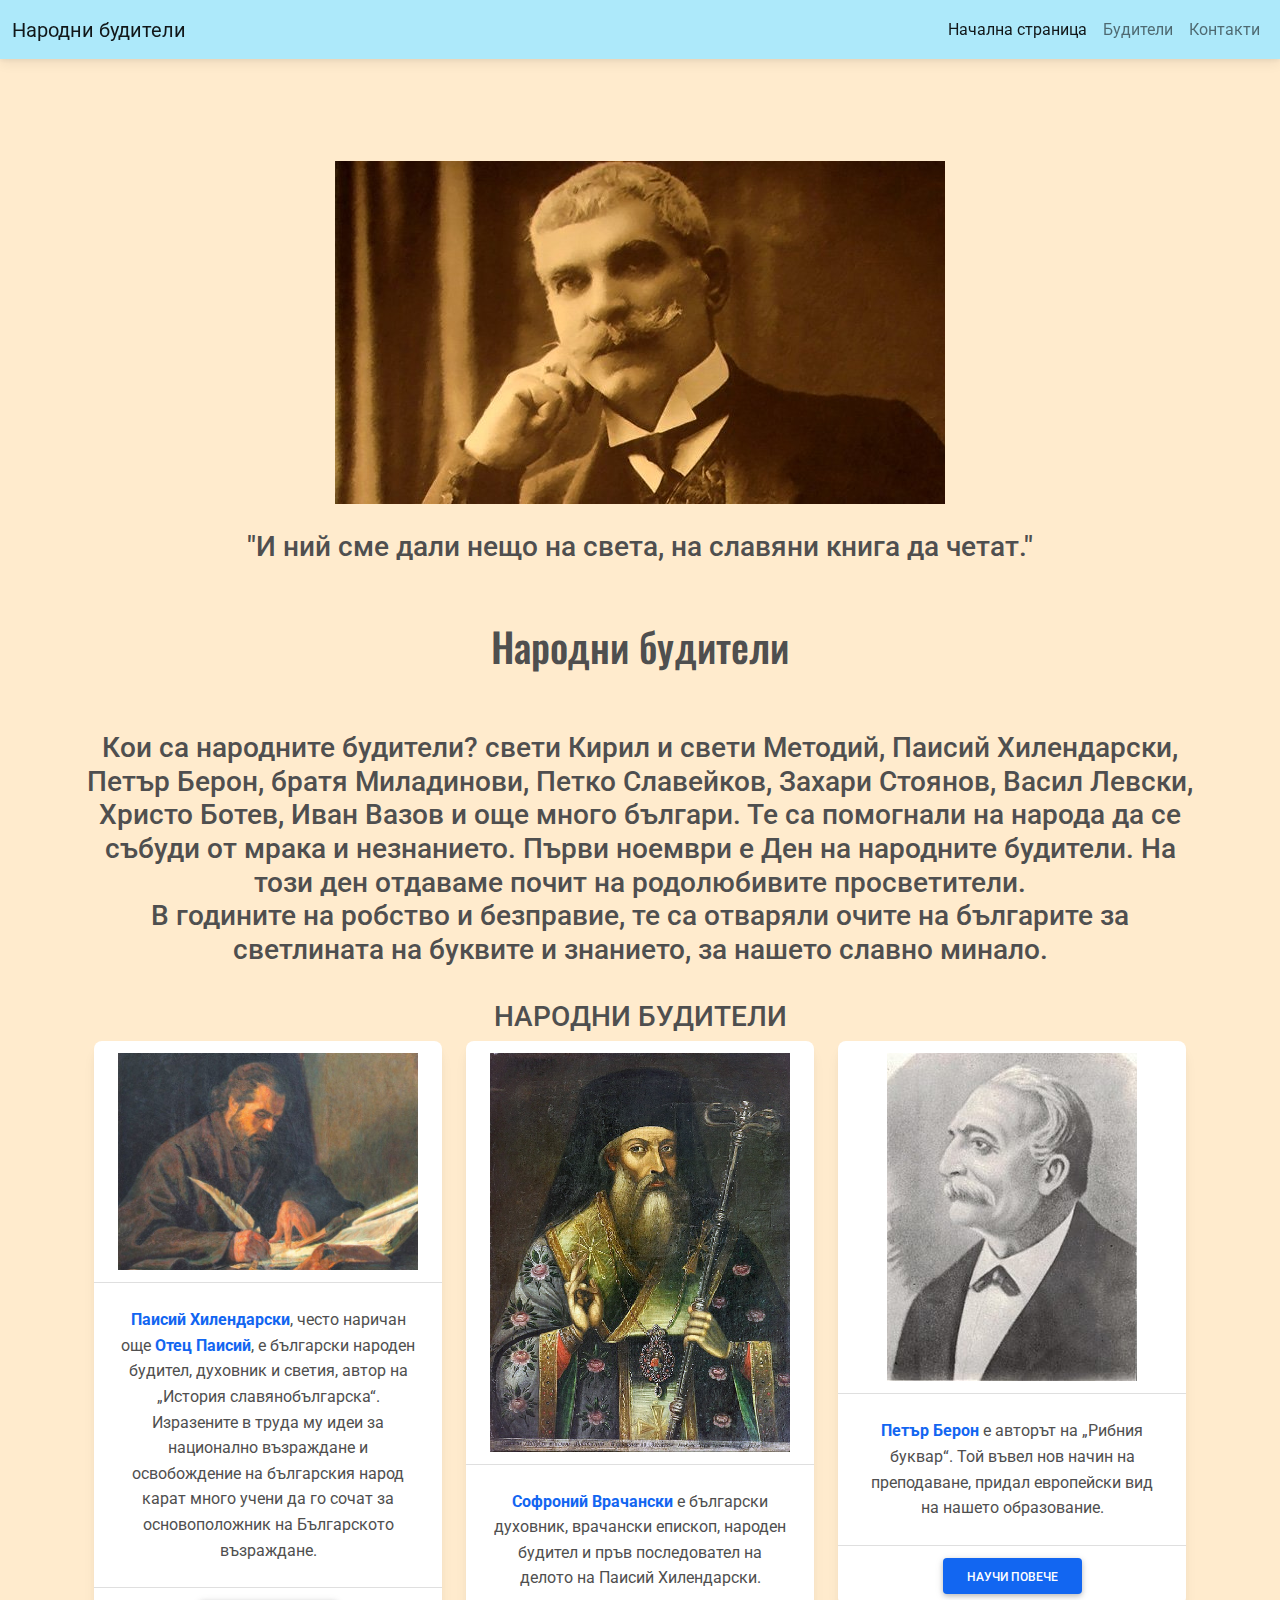
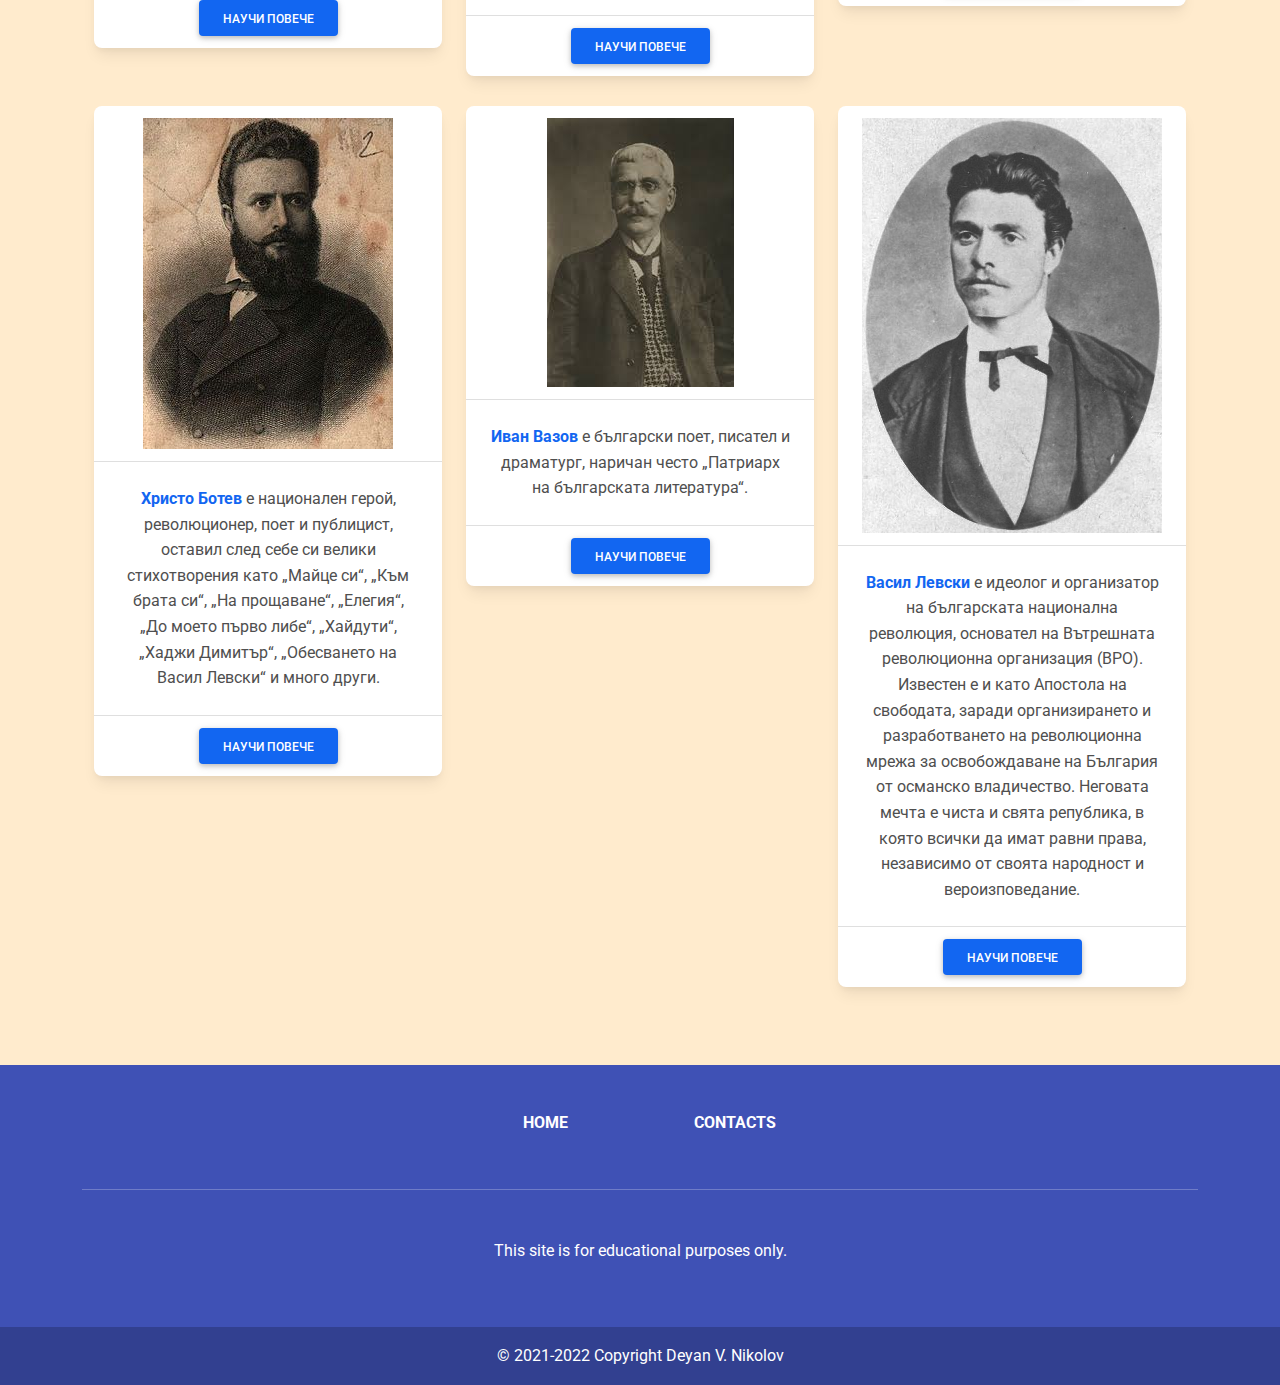
==== index.html @ f7b6997f "Initial" ====
<!DOCTYPE html>

<html>

<head>
    <title>Народни будители</title>
    <meta charset="utf-8">
    <meta name="viewport" content="width=device-width, initial-scale=1">
    <link rel="stylesheet" href="https://use.fontawesome.com/releases/v5.15.2/css/all.css" />
    <link rel="stylesheet"
        href="https://fonts.googleapis.com/css2?family=Roboto:wght@300;400;500;700;900&display=swap" />
    <link rel="stylesheet" href="css/mdb.min.css" />
    <link rel="preconnect" href="https://fonts.googleapis.com">
    <link rel="preconnect" href="https://fonts.gstatic.com" crossorigin>
    <link href="https://fonts.googleapis.com/css2?family=Oswald:wght@600&display=swap" rel="stylesheet">
    <link href="css/custom.css" rel="stylesheet">

    <link rel="icon" href="img/favicon.png">
</head>

<body>
    <nav class="navbar navbar-expand-lg navbar-light bg-light sticky-top">
        <div class="container-fluid">
            <a class="navbar-brand" href="index.html">Народни будители</a>
            <button class="navbar-toggler" type="button" data-mdb-toggle="collapse"
                data-mdb-target="#navbarNavAltMarkup" aria-controls="navbarNavAltMarkup" aria-expanded="false"
                aria-label="Toggle navigation">
                <i class="fas fa-bars"></i>
            </button>
            <div class="collapse navbar-collapse  justify-content-end" id="navbarNavAltMarkup">
                <div class="navbar-nav">
                    <a class="nav-link active" aria-current="page" href="#">Начална страница</a>
                    <a class="nav-link" href="#buditeli">Будители</a>
                    <a class="nav-link" href="contacts.html">Контакти</a>
                </div>
            </div>
        </div>
    </nav>

    <div class="container mb-5">
        <br>
        <br>
        <div class="text-center">

            <br><br>
            <img src="img/ivan_vazov_home.jpg" class="img-fluid">
            <br><br>
            <h3>"И ний сме дали нещо на света, на славяни книга да четат."</h3>

            <br><br>
            <h1 class="bgtext">Народни будители</h1>
            <br>
            <h6>‎</h6>
            <h3>Кои са народните будители? свети Кирил и свети Методий, Паисий Хилендарски, Петър Берон, братя
                Миладинови, Петко Славейков, Захари Стоянов, Васил Левски, Христо Ботев, Иван Вазов и още много българи.
                Те са помогнали на народа да се събуди от мрака и незнанието. Първи ноември е Ден на народните будители.
                На този ден отдаваме почит на родолюбивите просветители. <section id="buditeli"></section> В годините на
                робство и безправие, те са
                отваряли очите на българите за светлината на буквите и знанието, за нашето славно минало.
            </h3>

            <br>
            <h3>НАРОДНИ БУДИТЕЛИ</h3>
            <div class="container-fluid">
                <div class="row">
                    <div class="col-md-12">
                        <div class="row">

                            <div class="col-md-4">
                                <div class="card">
                                    <h5 class="card-header">
                                        <img src="img/paisiihilendarski.jpg" class="img-fluid">
                                    </h5>
                                    <div class="card-body">
                                        <p class="card-text">
                                            <span
                                                class="text-primary custom-text-blue custom-text-blue font-weight-bold">Паисий
                                                Хилендарски</span>, често наричан още <span
                                                class="text-primary custom-text-blue custom-text-blue font-weight-bold">Отец
                                                Паисий</span>, e български народен
                                            будител, духовник и светия, автор на „История славянобългарска“.
                                            Изразените в труда му идеи за национално възраждане и освобождение на
                                            българския народ карат много учени да го сочат за основоположник на
                                            Българското възраждане.
                                        </p>
                                    </div>
                                    <div class="card-footer">
                                        <a href="buditeli/paisiihilendarski.html" class="btn btn-primary">Научи
                                            повече</a>
                                    </div>
                                </div>
                            </div>
                            <div class="col-md-4">
                                <div class="card">
                                    <h5 class="card-header">
                                        <img src="img/sofvrach1.jpg" class="img-fluid">
                                    </h5>
                                    <div class="card-body">
                                        <p class="card-text">
                                            <span
                                                class="text-primary custom-text-blue custom-text-blue font-weight-bold">Софроний
                                                Врачански</span> е български духовник, врачански епископ, народен
                                            будител
                                            и пръв последовател на делото на Паисий Хилендарски.
                                        </p>
                                    </div>
                                    <div class="card-footer">
                                        <a href="buditeli/sofroniivrachanski.html" class="btn btn-primary">Научи
                                            повече</a>
                                    </div>
                                </div>
                            </div>
                            <div class="col-md-4">
                                <div class="card">
                                    <h5 class="card-header">
                                        <img src="img/petar_beron.jpg" class="img-fluid">
                                    </h5>
                                    <div class="card-body">
                                        <p class="card-text">
                                            <span
                                                class="text-primary custom-text-blue custom-text-blue font-weight-bold">Петър
                                                Берон</span> е авторът на „Рибния буквар“. Той въвел нов начин на
                                            преподаване, придал европейски вид на нашето образование.

                                        </p>
                                    </div>
                                    <div class="card-footer">
                                        <a href="buditeli/petarberon.html" class="btn btn-primary">Научи
                                            повече</a>
                                    </div>
                                </div>
                            </div>
                            <div class="col-md-4">
                                <div class="card">
                                    <h5 class="card-header">
                                        <img src="img/hristo_botev1.JPG" class="img-fluid">
                                    </h5>
                                    <div class="card-body">
                                        <p class="card-text">
                                            <span
                                                class="text-primary custom-text-blue custom-text-blue font-weight-bold">Христо
                                                Ботев</span> е национален герой, революционер, поет и публицист, оставил
                                            след себе си велики стихотворения като „Майце си“, „Към брата си“, „На
                                            прощаване“, „Елегия“, „До моето първо либе“, „Хайдути“, „Хаджи Димитър“,
                                            „Обесването на Васил Левски“ и много други.




                                        </p>
                                    </div>
                                    <div class="card-footer">
                                        <a href="buditeli/hristobotev.html" class="btn btn-primary">Научи
                                            повече</a>
                                    </div>
                                </div>
                            </div>
                            <div class="col-md-4">
                                <div class="card">
                                    <h5 class="card-header">
                                        <img src="img/ivan_vazov.jpg" class="img-fluid">
                                    </h5>
                                    <div class="card-body">
                                        <p class="card-text">
                                            <span
                                                class="text-primary custom-text-blue custom-text-blue font-weight-bold">Иван
                                                Вазов</span> е български поет, писател и драматург, наричан често
                                            „Патриарх на българската литература“.




                                        </p>
                                    </div>
                                    <div class="card-footer">
                                        <a href="buditeli/ivanvazov.html" class="btn btn-primary">Научи
                                            повече</a>
                                    </div>
                                </div>
                            </div>

                            <div class="col-md-4">
                                <div class="card">
                                    <h5 class="card-header">
                                        <img src="img/vasil_levski1.jpeg" class="img-fluid">
                                    </h5>
                                    <div class="card-body">
                                        <p class="card-text">
                                            <span
                                                class="text-primary custom-text-blue custom-text-blue font-weight-bold">Васил
                                                Левски</span> е идеолог и организатор на българската национална
                                            революция, основател на Вътрешната революционна организация (ВРО). Известен
                                            е и като Апостола на свободата, заради организирането и разработването на
                                            революционна мрежа за освобождаване на България от османско владичество.
                                            Неговата мечта е чиста и свята република, в
                                            която всички да имат равни права, независимо от своята народност и
                                            вероизповедание.




                                        </p>
                                    </div>
                                    <div class="card-footer">
                                        <a href="buditeli/vasillevski.html" class="btn btn-primary">Научи
                                            повече</a>
                                    </div>
                                </div>
                            </div>

                        </div>
                    </div>
                </div>
            </div>


        </div>
    </div>



    <footer class="text-center text-white" style="background-color: #3f51b5">
        <div class="container">
            <section class="mt-5">
                <div class="row text-center d-flex justify-content-center pt-5">
                    <div class="col-md-2">
                        <h6 class="text-uppercase font-weight-bold">
                            <a href="index.html" class="text-white">Home</a>
                        </h6>
                    </div>
                    <div class="col-md-2">
                        <h6 class="text-uppercase font-weight-bold">
                            <a href="contacts.html" class="text-white">Contacts</a>
                        </h6>
                    </div>
                </div>
            </section>
            <hr class="my-5" />

            <section class="mb-5">
                <div class="row d-flex justify-content-center">
                    <div class="col-lg-8">
                        <p>
                            This site is for educational purposes only.
                        </p>
                    </div>
                </div>
            </section>
        </div>
        <div class="text-center p-3" style="background-color: rgba(0, 0, 0, 0.2)">
            © 2021-2022 Copyright
            <a class="text-white" href="https://github.com/deyanvnikolov" target="_blank">Deyan V. Nikolov</a>
        </div>
    </footer>
    <script type="text/javascript" src="js/mdb.min.js"></script>
</body>









</html>
---- css/custom.css ----
.bgtext{
font-family: "Oswald", "sans-serif"
}
body{
    background-color: blanchedalmond;
}

.hm-gradient {
    background-image: linear-gradient(to top, #f3e7e9 0%, #e3eeff 99%, #e3eeff 100%);
}
.card{
  margin-bottom: 30px;
}
.darken-grey-text {
    color: #2E2E2E;
}

.inactiveLink {
    pointer-events: none;
    cursor: default;
 }

 .strokeBlack{

    stroke: black;
 }

.navbar-expand-lg{
background-color: rgb(173, 233, 250) !important; 

}

.html5icon{
    filter: invert(41%) sepia(83%) saturate(3492%) hue-rotate(348deg) brightness(91%) contrast(90%)

}

.css3icon{
    filter: invert(29%) sepia(47%) saturate(7168%) hue-rotate(227deg) brightness(87%) contrast(100%);
}

.jsicon{

    filter: invert(85%) sepia(97%) saturate(7493%) hue-rotate(339deg) brightness(101%) contrast(94%);
}

.facebookicon{

    filter: invert(37%) sepia(6%) saturate(4938%) hue-rotate(182deg) brightness(102%) contrast(92%);
}

.twittericon{
    filter: invert(64%) sepia(25%) saturate(996%) hue-rotate(164deg) brightness(96%) contrast(80%);
}

#notfound {
    position: relative;
    height: 100vh;
  }
  
  #notfound .notfound {
    position: absolute;
    left: 50%;
    top: 50%;
    -webkit-transform: translate(-50%, -50%);
        -ms-transform: translate(-50%, -50%);
            transform: translate(-50%, -50%);
  }
  
  .notfound {
    max-width: 460px;
    width: 100%;
    text-align: center;
    line-height: 1.4;
  }
  
  .notfound .notfound-404 {
    position: relative;
    width: 180px;
    height: 180px;
    margin: 0px auto 50px;
  }
  
  .notfound .notfound-404>div:first-child {
    position: absolute;
    left: 0;
    right: 0;
    top: 0;
    bottom: 0;
    background: #ffa200;
    -webkit-transform: rotate(45deg);
        -ms-transform: rotate(45deg);
            transform: rotate(45deg);
    border: 5px dashed #000;
    border-radius: 5px;
  }
  
  .notfound .notfound-404>div:first-child:before {
    content: '';
    position: absolute;
    left: -5px;
    right: -5px;
    bottom: -5px;
    top: -5px;
    -webkit-box-shadow: 0px 0px 0px 5px rgba(0, 0, 0, 0.1) inset;
            box-shadow: 0px 0px 0px 5px rgba(0, 0, 0, 0.1) inset;
    border-radius: 5px;
  }
  
  .notfound .notfound-404 h1 {
    font-family: 'Cabin', sans-serif;
    color: #000;
    font-weight: 700;
    margin: 0;
    font-size: 90px;
    position: absolute;
    top: 50%;
    -webkit-transform: translate(-50%, -50%);
        -ms-transform: translate(-50%, -50%);
            transform: translate(-50%, -50%);
    left: 50%;
    text-align: center;
    height: 40px;
    line-height: 40px;
  }
  
  .notfound h2 {
    font-family: 'Oswald', sans-serif;
    font-size: 53px;
    font-weight: 700;
    text-transform: uppercase;
    letter-spacing: 7px;
  }
  
  .notfound p {
    font-family: 'Cabin', sans-serif;
    font-size: 26px;
    color: #000;
    font-weight: 400;
  }

  .inactiveLink404 {
    pointer-events: none;
    cursor: default;
 }
  
  .notfound a {
    font-family: 'Cabin', sans-serif;
    display: inline-block;
    padding: 10px 25px;
    background-color: #8f8f8f;
    border: none;
    border-radius: 40px;
    color: #fff;
    font-size: 14px;
    font-weight: 700;
    text-transform: uppercase;
    text-decoration: none;
    -webkit-transition: 0.2s all;
    transition: 0.2s all;
  }
  
  .notfound a:hover {
    background-color: #2c2c2c;
  }

  #btn-back-to-top {
    position: fixed;
    bottom: 20px;
    right: 20px;
    display: none;
    height: 85px;
    width: 85px;
  }
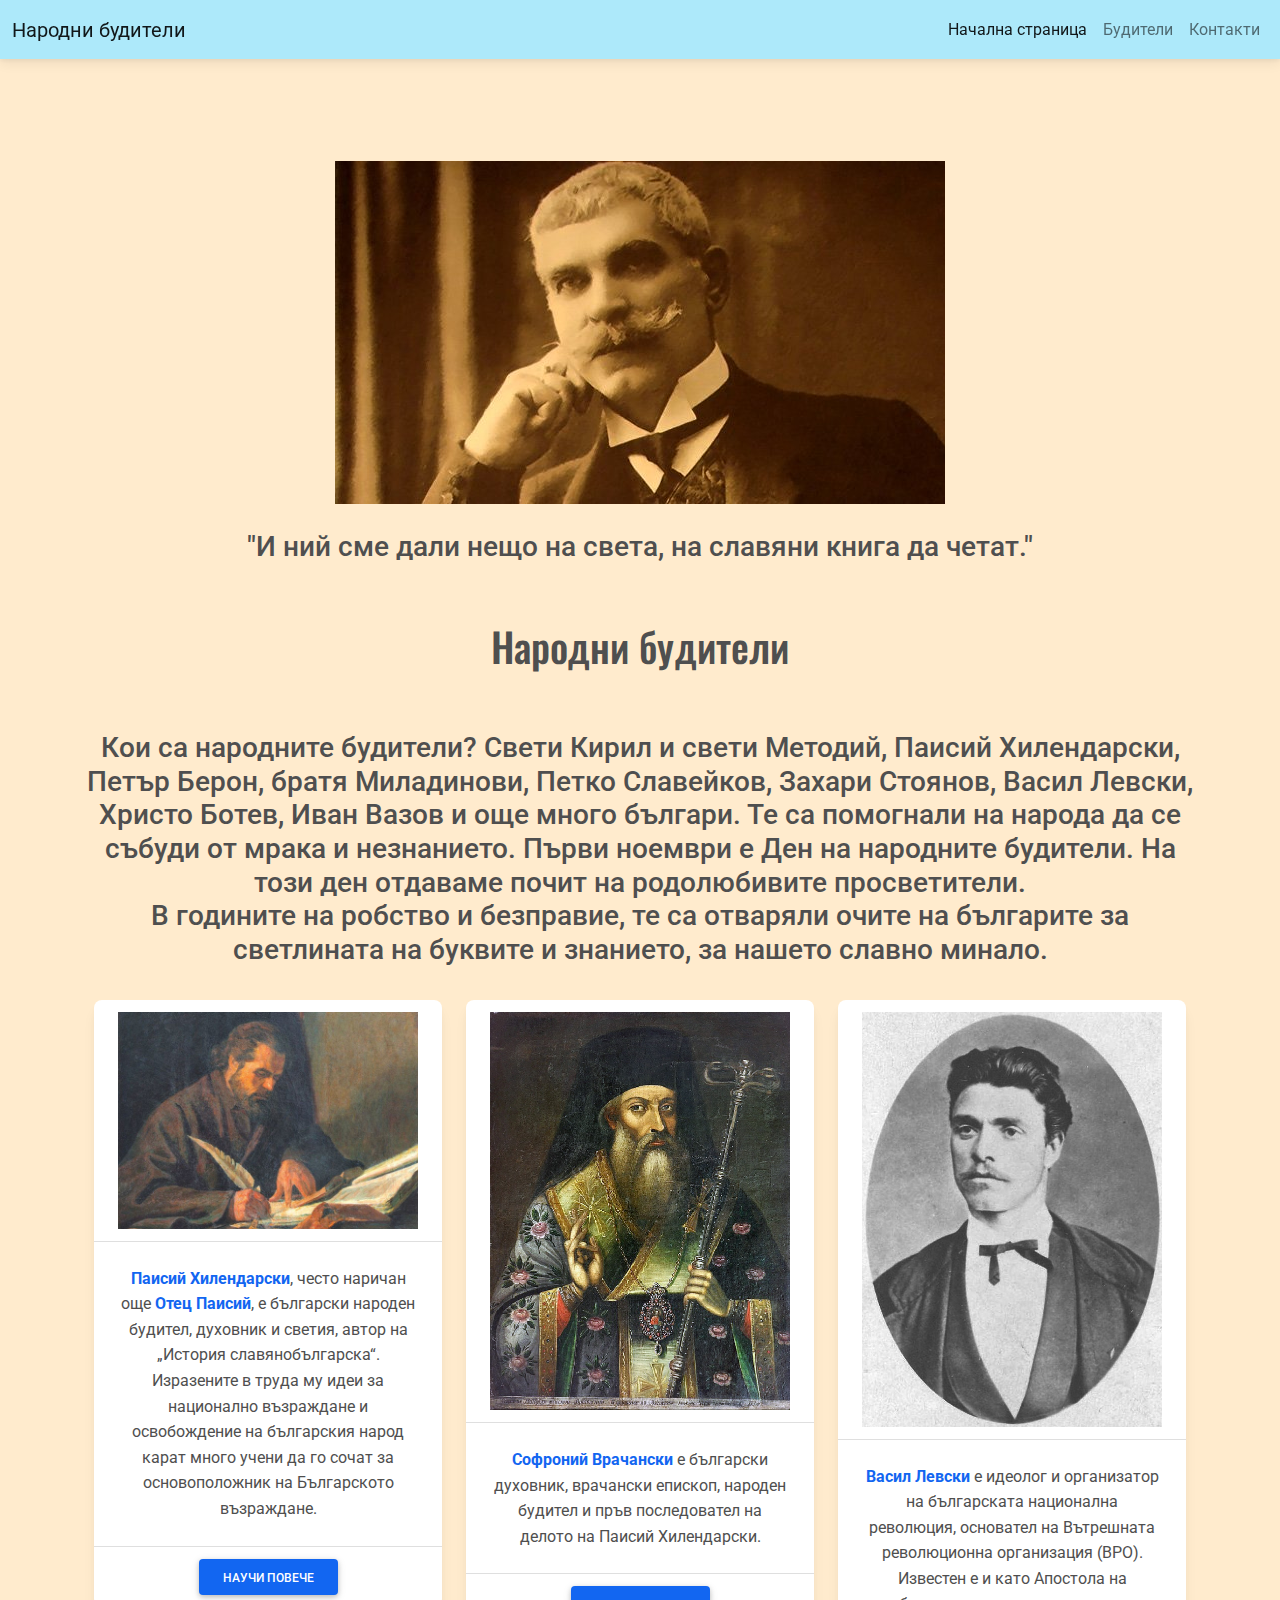
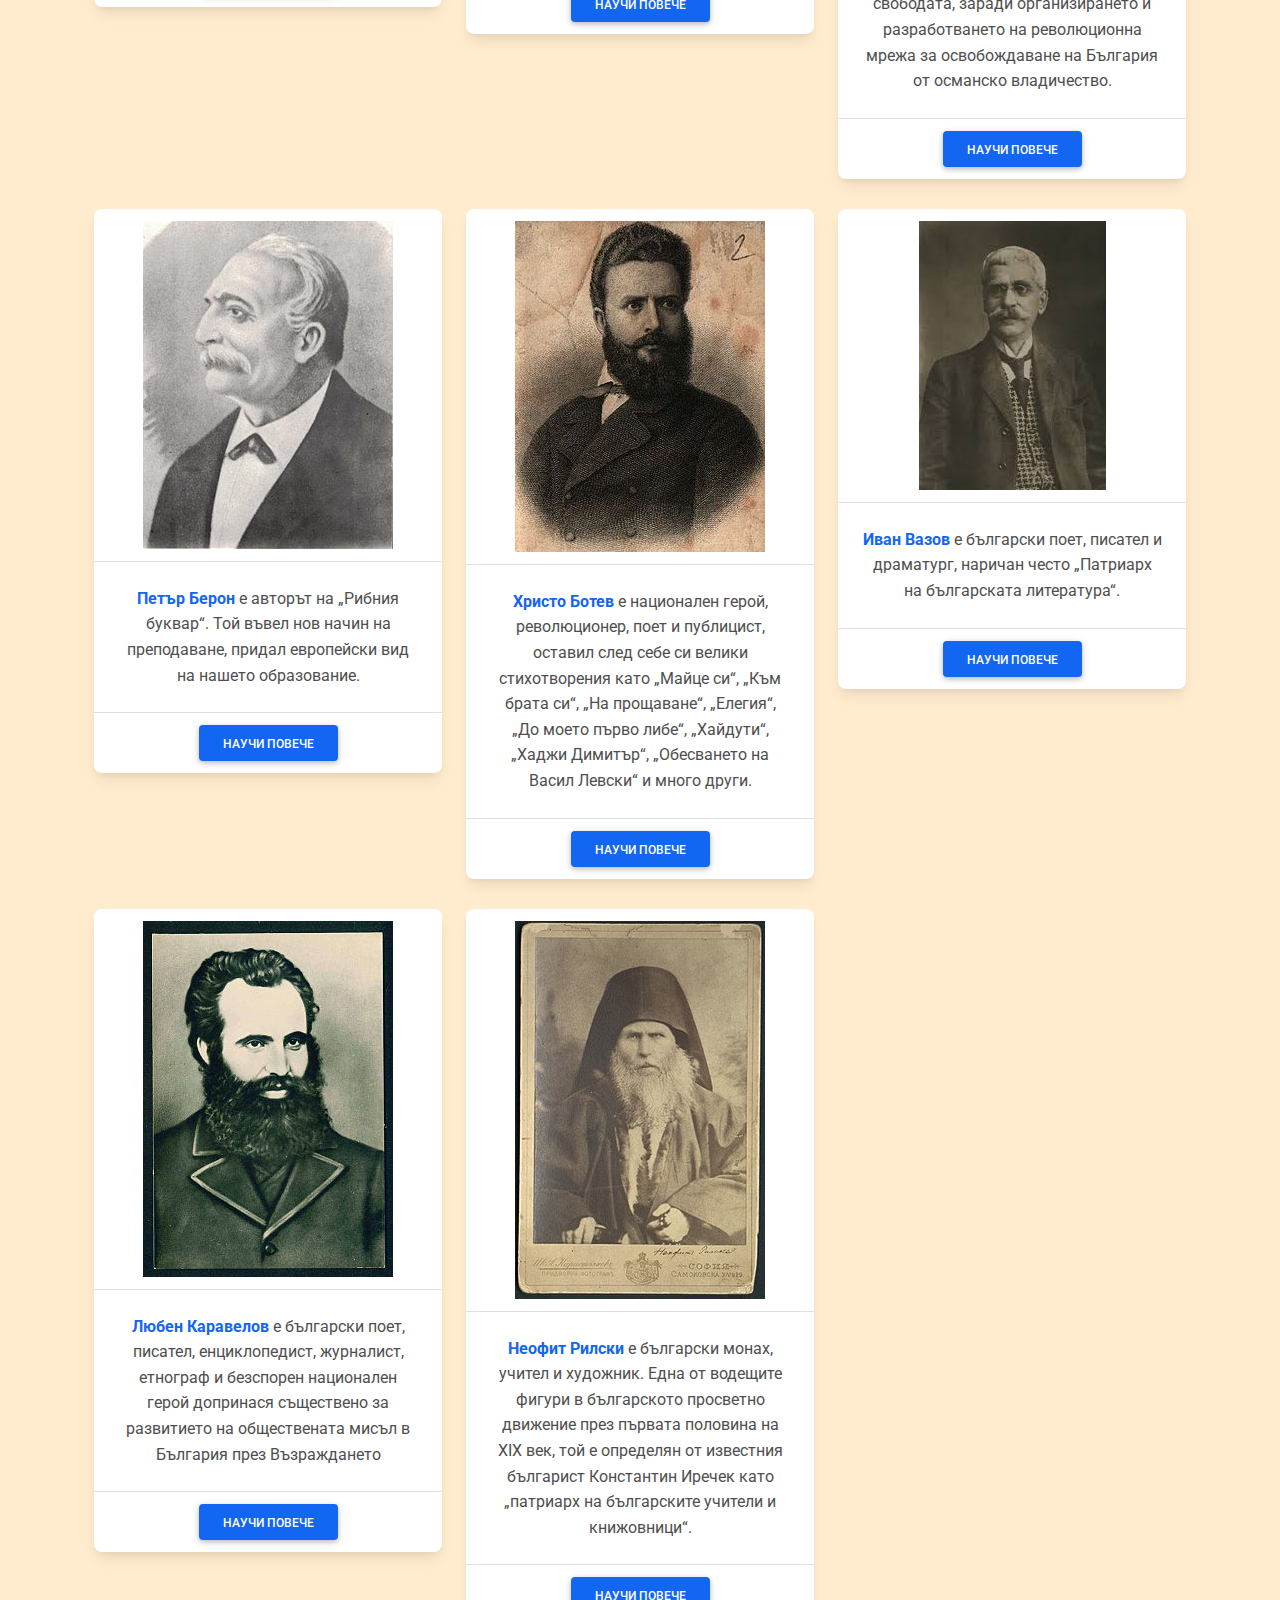
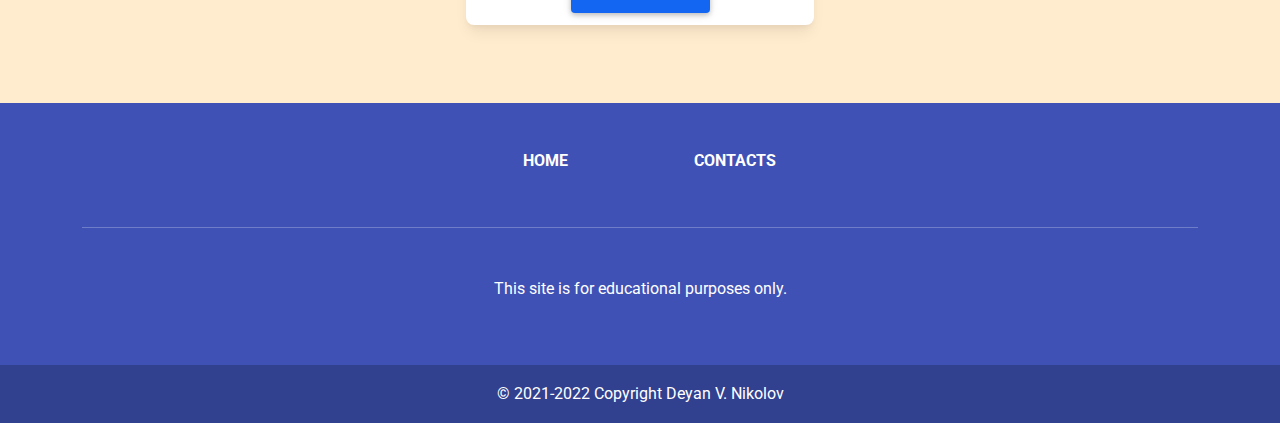
==== commit c8177796: "Update" ====
--- a/index.html
+++ b/index.html
@@ -16,6 +16,7 @@
     <link href="css/custom.css" rel="stylesheet">
 
     <link rel="icon" href="img/favicon.png">
+    <script async src="https://www.googletagmanager.com/gtag/js?id=G-ZB5WX3QTCD"></script>
 </head>
 
 <body>
@@ -51,7 +52,7 @@
             <h1 class="bgtext">Народни будители</h1>
             <br>
             <h6>‎</h6>
-            <h3>Кои са народните будители? свети Кирил и свети Методий, Паисий Хилендарски, Петър Берон, братя
+            <h3>Кои са народните будители? Свети Кирил и свети Методий, Паисий Хилендарски, Петър Берон, братя
                 Миладинови, Петко Славейков, Захари Стоянов, Васил Левски, Христо Ботев, Иван Вазов и още много българи.
                 Те са помогнали на народа да се събуди от мрака и незнанието. Първи ноември е Ден на народните будители.
                 На този ден отдаваме почит на родолюбивите просветители. <section id="buditeli"></section> В годините на
@@ -60,7 +61,6 @@
             </h3>
 
             <br>
-            <h3>НАРОДНИ БУДИТЕЛИ</h3>
             <div class="container-fluid">
                 <div class="row">
                     <div class="col-md-12">
@@ -113,6 +113,32 @@
                             <div class="col-md-4">
                                 <div class="card">
                                     <h5 class="card-header">
+                                        <img src="img/vasil_levski1.jpeg" class="img-fluid">
+                                    </h5>
+                                    <div class="card-body">
+                                        <p class="card-text">
+                                            <span
+                                                class="text-primary custom-text-blue custom-text-blue font-weight-bold">Васил
+                                                Левски</span> е идеолог и организатор на българската национална
+                                            революция, основател на Вътрешната революционна организация (ВРО). Известен
+                                            е и като Апостола на свободата, заради организирането и разработването на
+                                            революционна мрежа за освобождаване на България от османско владичество.
+
+
+
+
+
+                                        </p>
+                                    </div>
+                                    <div class="card-footer">
+                                        <a href="buditeli/vasillevski.html" class="btn btn-primary">Научи
+                                            повече</a>
+                                    </div>
+                                </div>
+                            </div>
+                            <div class="col-md-4">
+                                <div class="card">
+                                    <h5 class="card-header">
                                         <img src="img/petar_beron.jpg" class="img-fluid">
                                     </h5>
                                     <div class="card-body">
@@ -179,30 +205,64 @@
                                 </div>
                             </div>
 
-                            <div class="col-md-4">
-                                <div class="card">
-                                    <h5 class="card-header">
-                                        <img src="img/vasil_levski1.jpeg" class="img-fluid">
-                                    </h5>
-                                    <div class="card-body">
-                                        <p class="card-text">
-                                            <span
-                                                class="text-primary custom-text-blue custom-text-blue font-weight-bold">Васил
-                                                Левски</span> е идеолог и организатор на българската национална
-                                            революция, основател на Вътрешната революционна организация (ВРО). Известен
-                                            е и като Апостола на свободата, заради организирането и разработването на
-                                            революционна мрежа за освобождаване на България от османско владичество.
-                                            Неговата мечта е чиста и свята република, в
-                                            която всички да имат равни права, независимо от своята народност и
-                                            вероизповедание.
-
-
-
-
-                                        </p>
-                                    </div>
-                                    <div class="card-footer">
-                                        <a href="buditeli/vasillevski.html" class="btn btn-primary">Научи
+
+                            <div class="col-md-4">
+                                <div class="card">
+                                    <h5 class="card-header">
+                                        <img src="img/luben_karavelov1.jpg" class="img-fluid">
+                                    </h5>
+                                    <div class="card-body">
+                                        <p class="card-text">
+                                            <span
+                                                class="text-primary custom-text-blue custom-text-blue font-weight-bold">Любен
+                                                Каравелов</span> е български
+                                            поет, писател, енциклопедист, журналист, етнограф и безспорен национален
+                                            герой допринася съществено за развитието на обществената мисъл в
+                                            България през Възраждането
+
+
+
+
+
+
+
+
+
+                                        </p>
+                                    </div>
+                                    <div class="card-footer">
+                                        <a href="buditeli/liubenkaravelov.html" class="btn btn-primary">Научи
+                                            повече</a>
+                                    </div>
+                                </div>
+                            </div>
+
+                            <div class="col-md-4">
+                                <div class="card">
+                                    <h5 class="card-header">
+                                        <img src="img/neofit_rilski1.jpg" class="img-fluid">
+                                    </h5>
+                                    <div class="card-body">
+                                        <p class="card-text">
+                                            <span
+                                                class="text-primary custom-text-blue custom-text-blue font-weight-bold">Неофит
+                                                Рилски </span> е български монах, учител и художник. Една от водещите
+                                            фигури в българското просветно движение през първата половина на XIX век,
+                                            той е определян от известния българист Константин Иречек като „патриарх на
+                                            българските учители и книжовници“.
+
+
+
+
+
+
+
+
+
+                                        </p>
+                                    </div>
+                                    <div class="card-footer">
+                                        <a href="buditeli/neofitrilski.html" class="btn btn-primary">Научи
                                             повече</a>
                                     </div>
                                 </div>
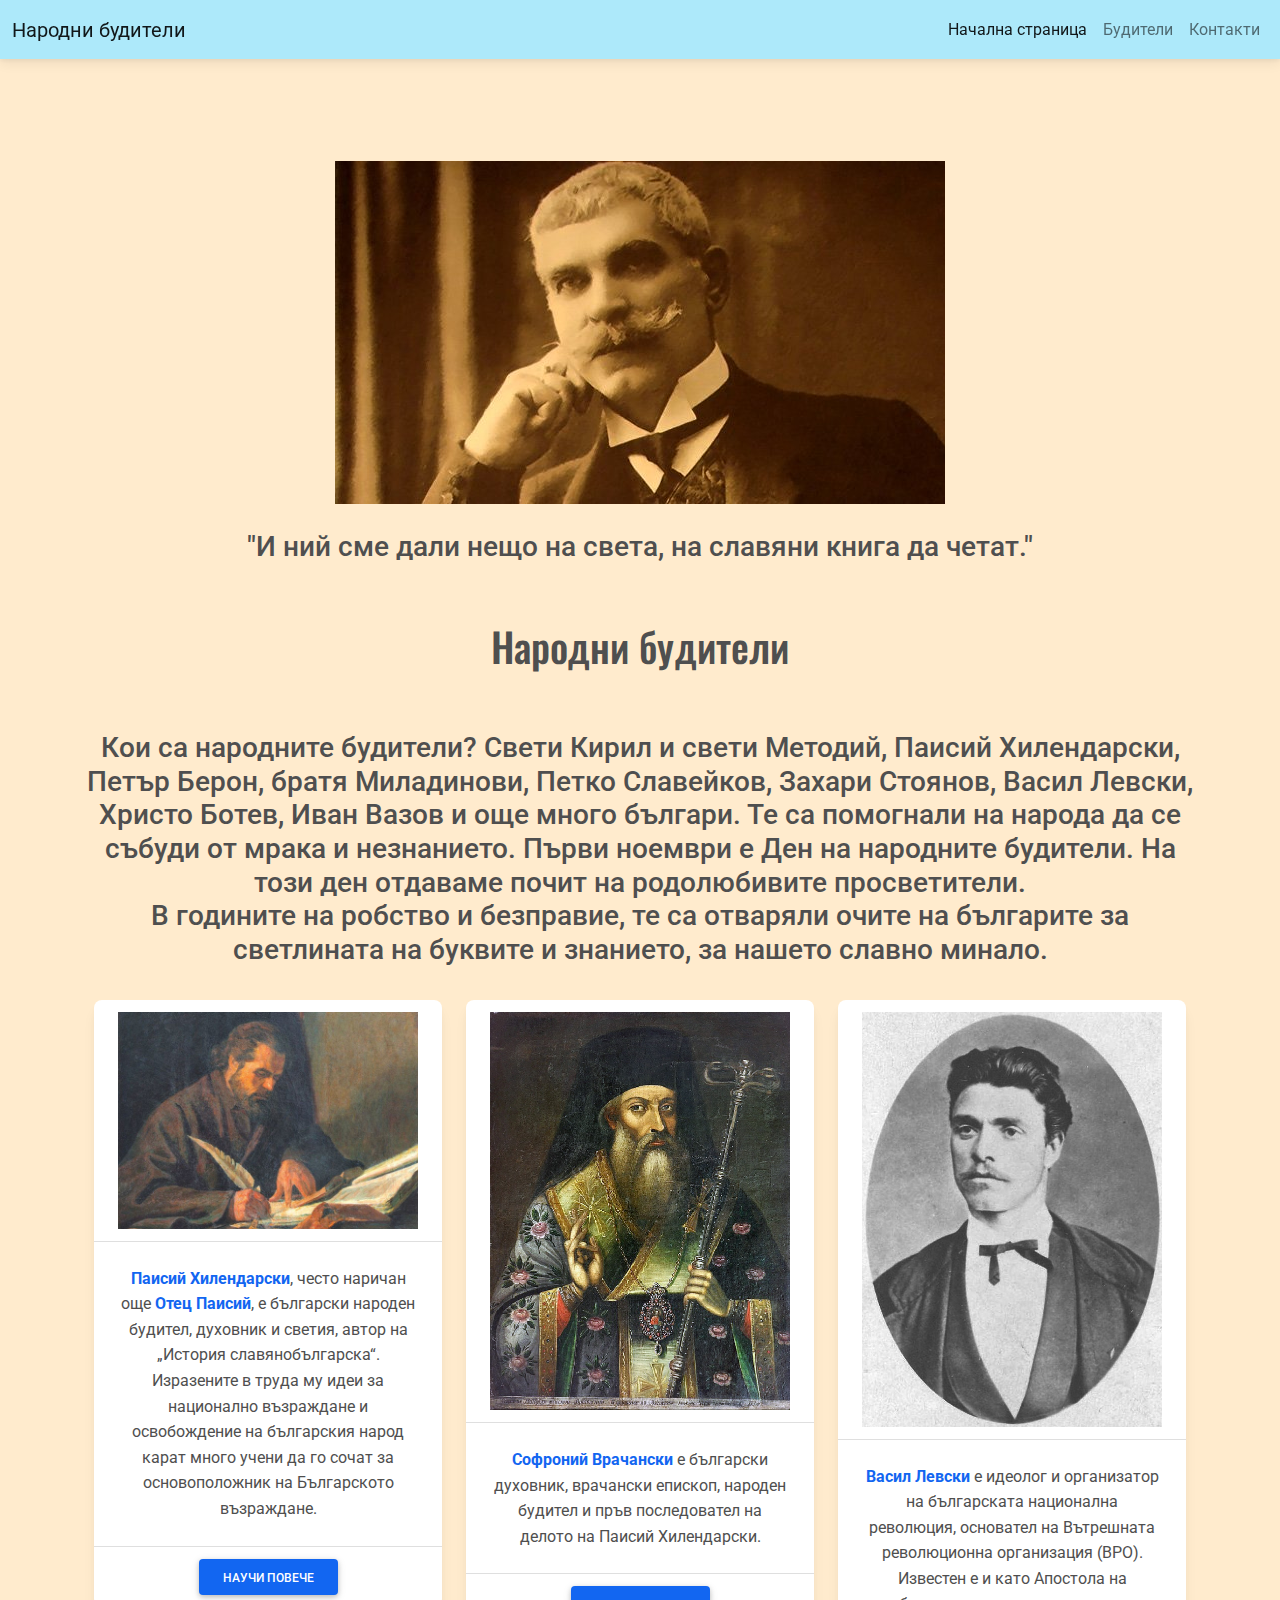
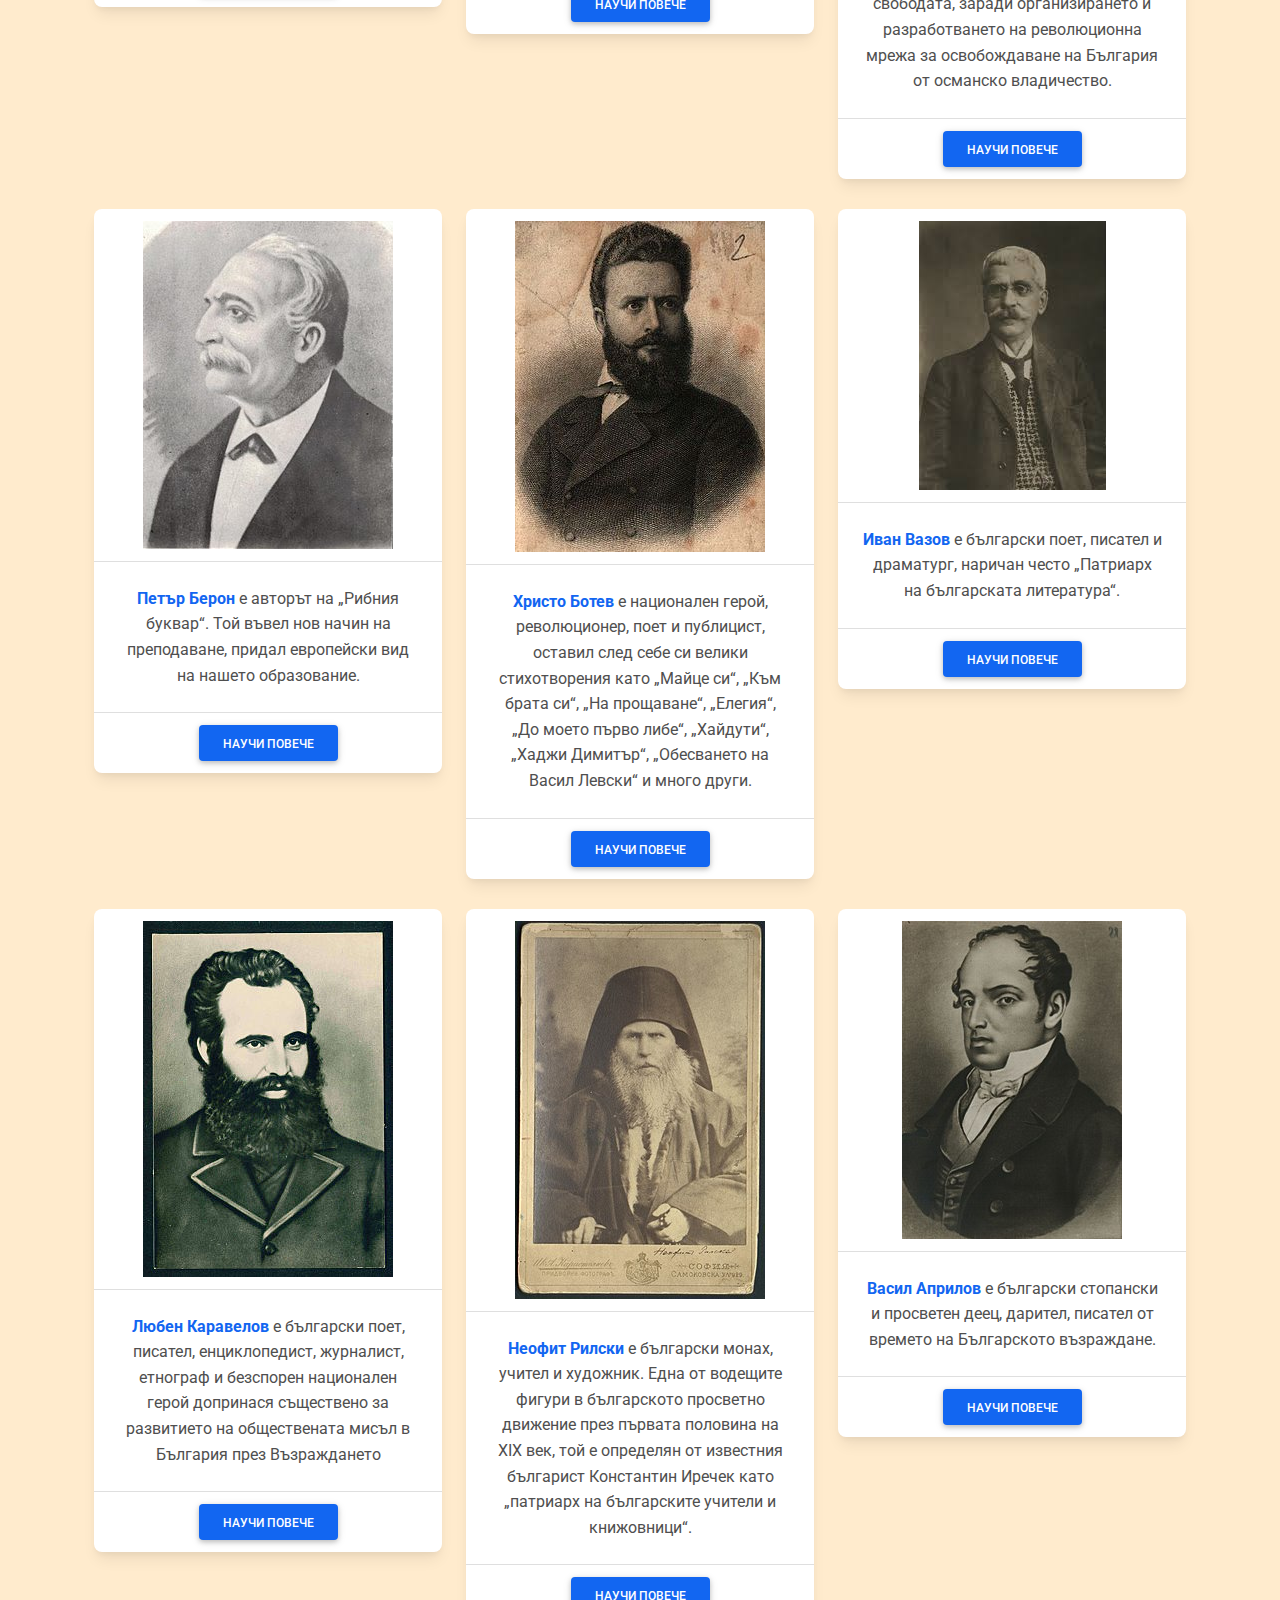
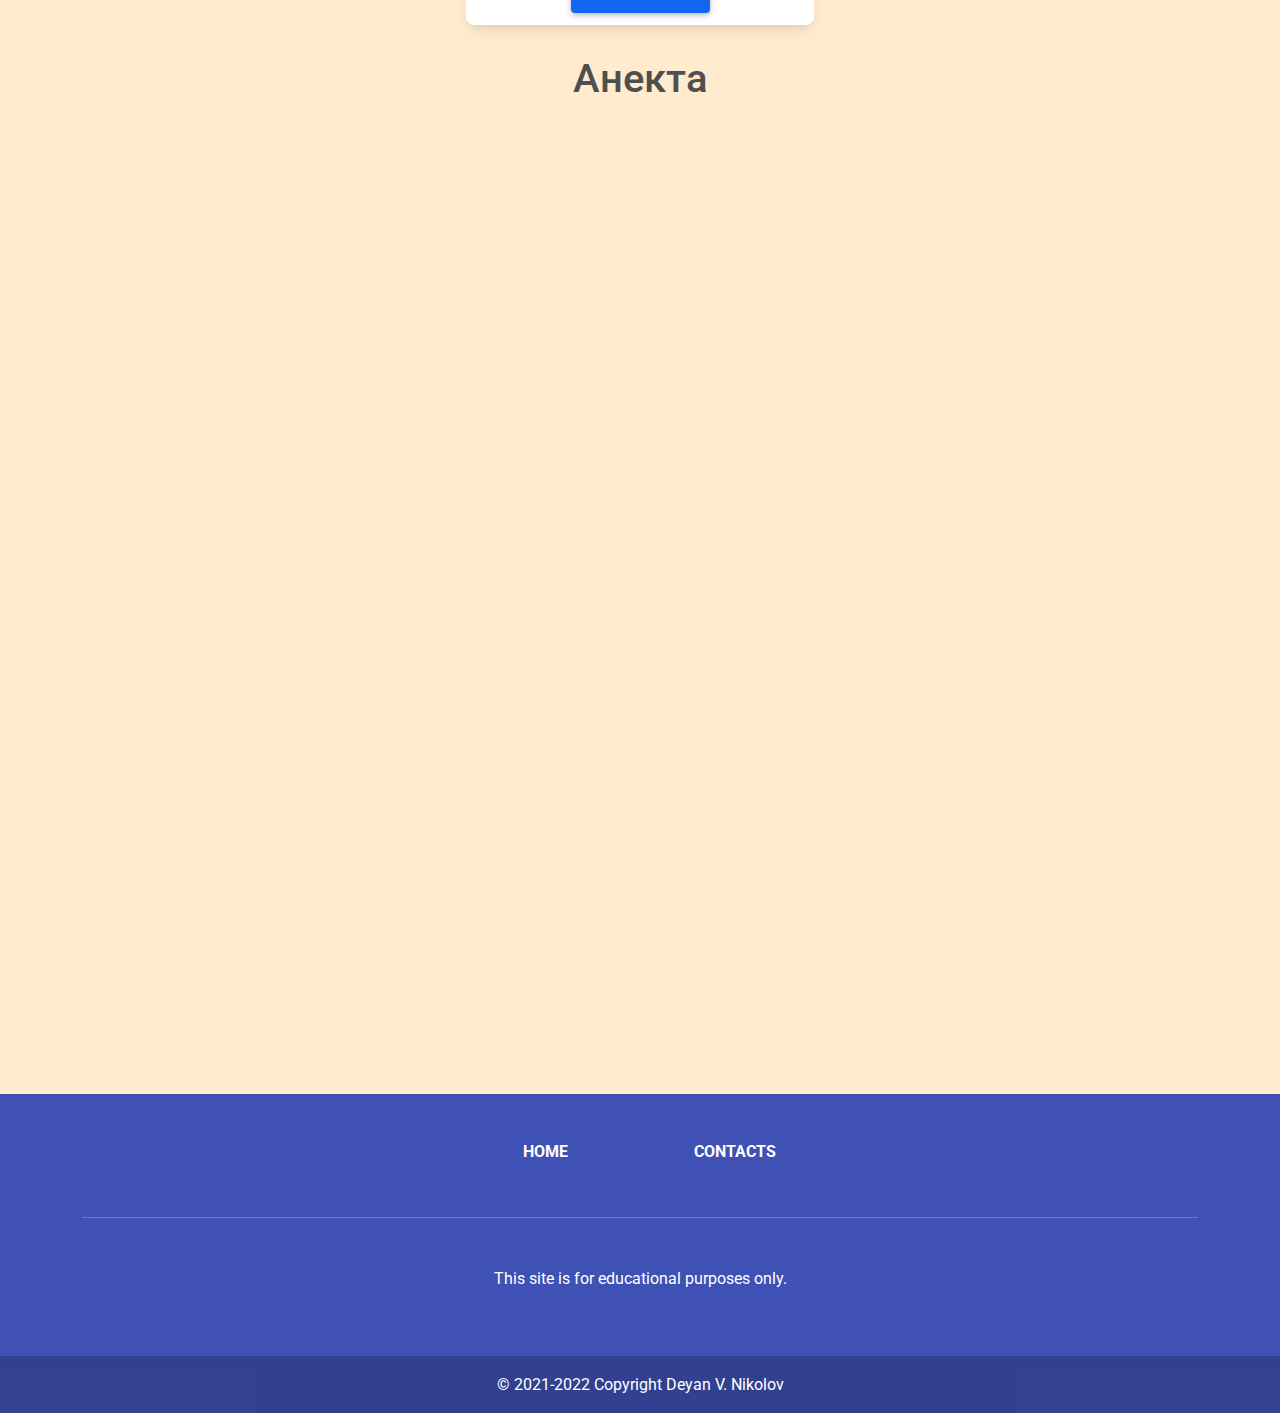
==== commit 7769fbb1: "Update" ====
--- a/index.html
+++ b/index.html
@@ -268,12 +268,34 @@
                                 </div>
                             </div>
 
+                            <div class="col-md-4">
+                                <div class="card">
+                                    <h5 class="card-header">
+                                        <img src="img/vasil_aprilov1.jpg" class="img-fluid">
+                                    </h5>
+                                    <div class="card-body">
+                                        <p class="card-text">
+                                            <span
+                                                class="text-primary custom-text-blue custom-text-blue font-weight-bold">Васил
+                                                Априлов </span> е български стопански и просветен деец, дарител, писател
+                                            от времето на Българското възраждане.
+
+
+                                        </p>
+                                    </div>
+                                    <div class="card-footer">
+                                        <a href="buditeli/vasilaprilov.html" class="btn btn-primary">Научи
+                                            повече</a>
+                                    </div>
+                                </div>
+                            </div>
+
                         </div>
                     </div>
                 </div>
             </div>
-
-
+<h1>Анекта</h1>
+            <iframe src="https://docs.google.com/forms/d/e/1FAIpQLSe0ANhKX5Q2UZ8YHb9a7GSi22QQZJN_GvJCOI0jytgfWzX6KQ/viewform?embedded=true" width="640" height="927" frameborder="0" marginheight="0" marginwidth="0">Loading…</iframe>
         </div>
     </div>
 
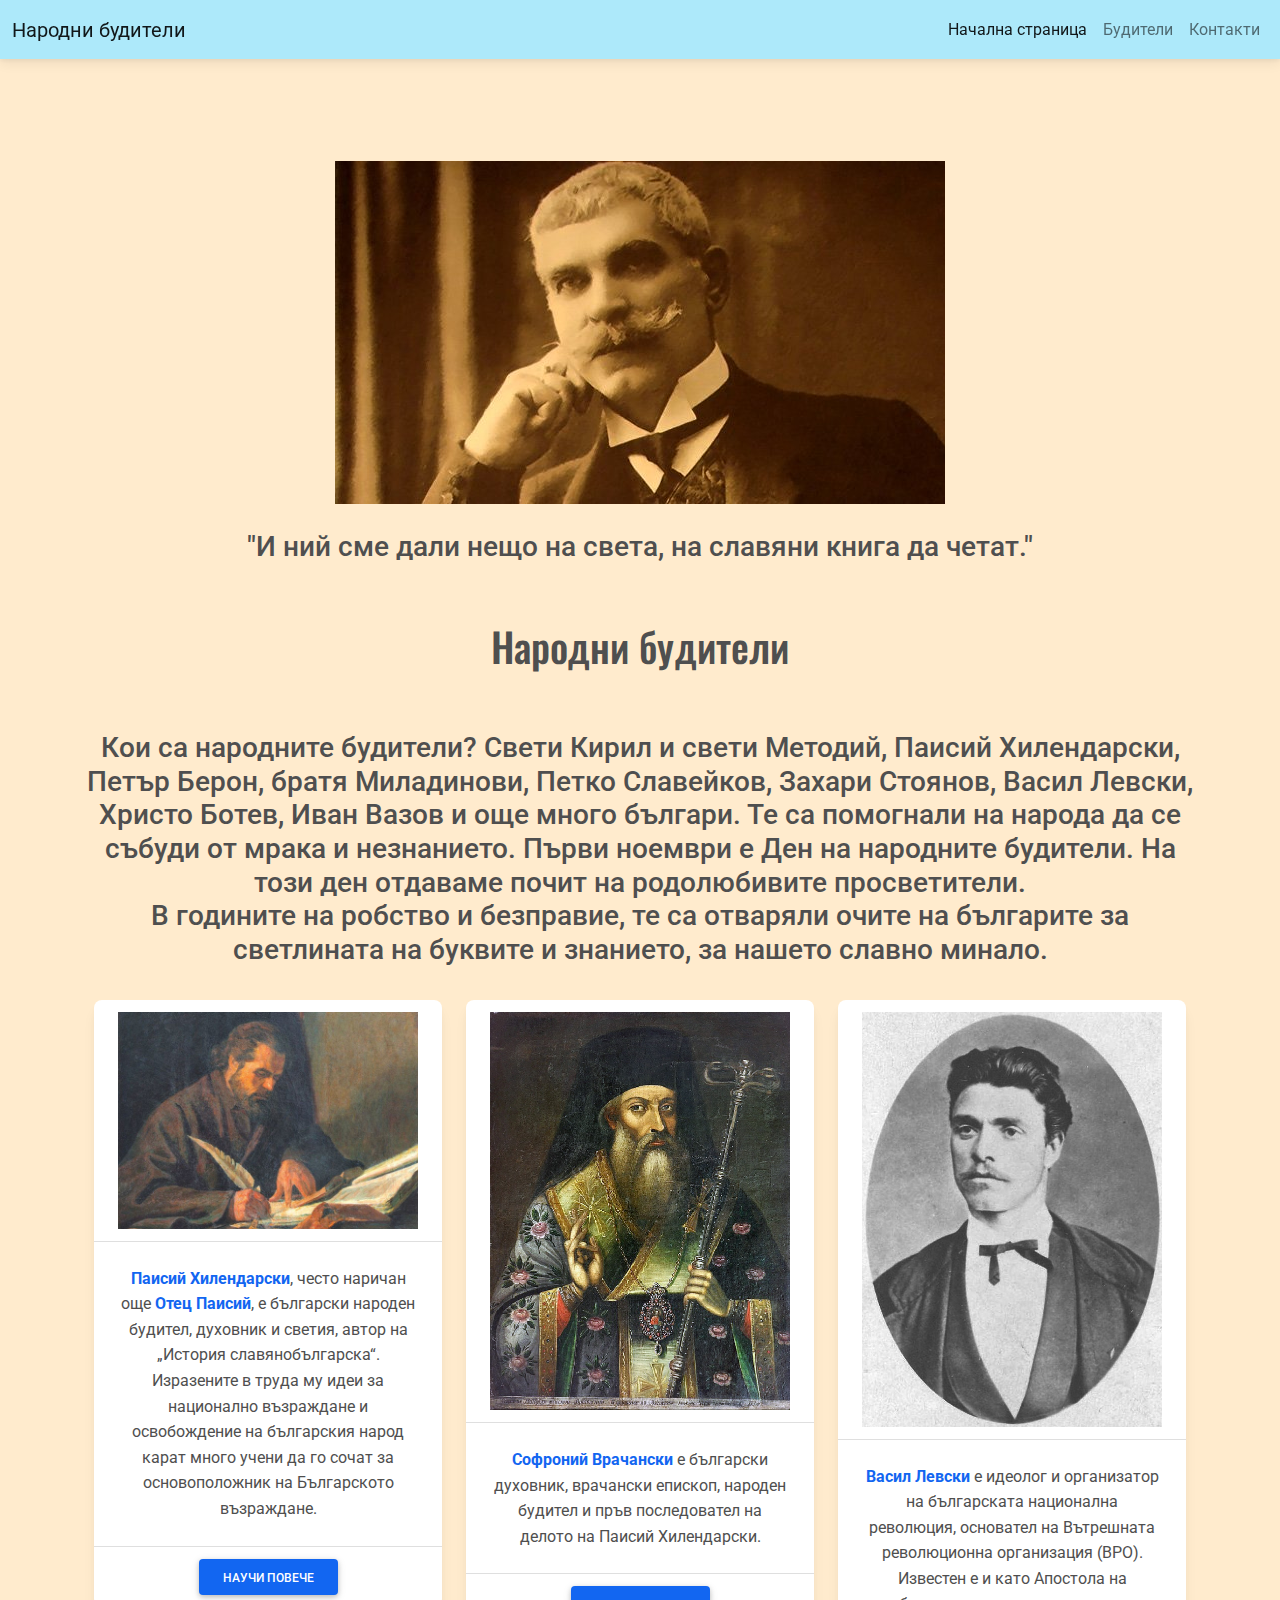
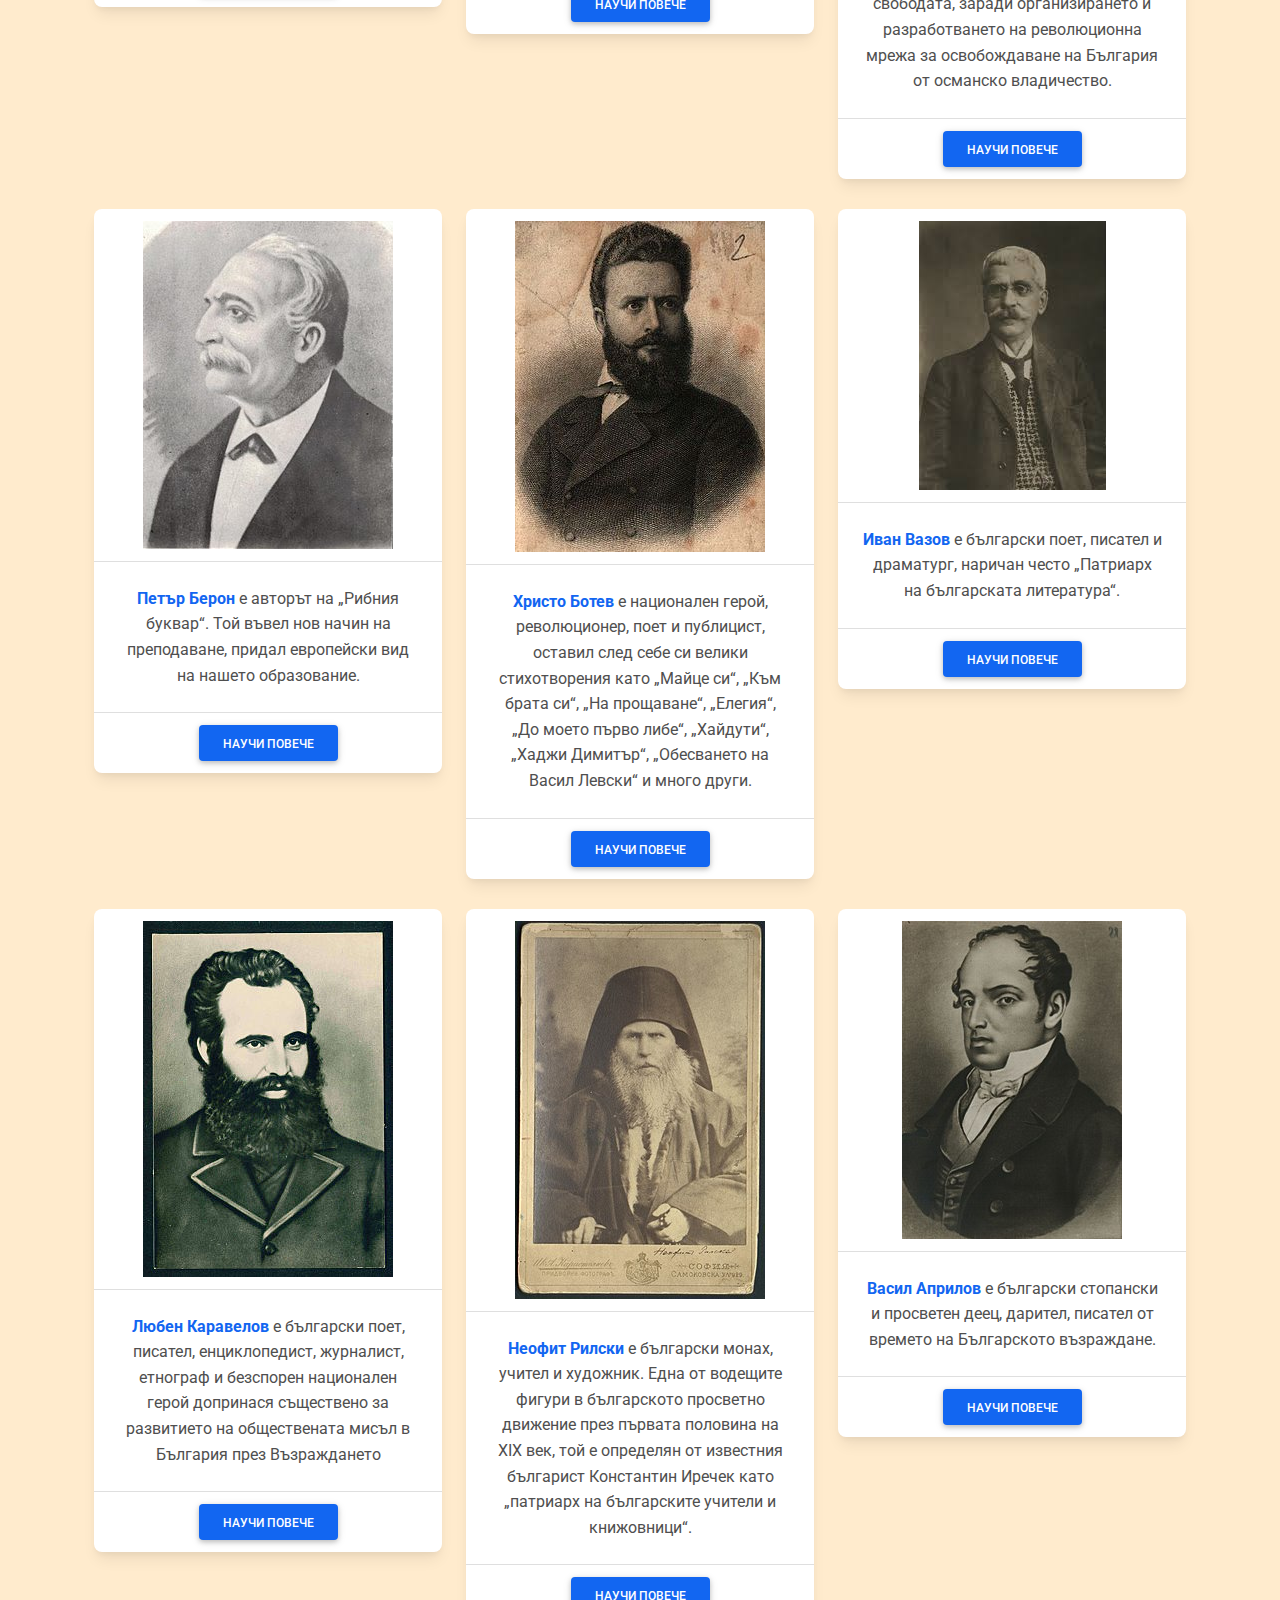
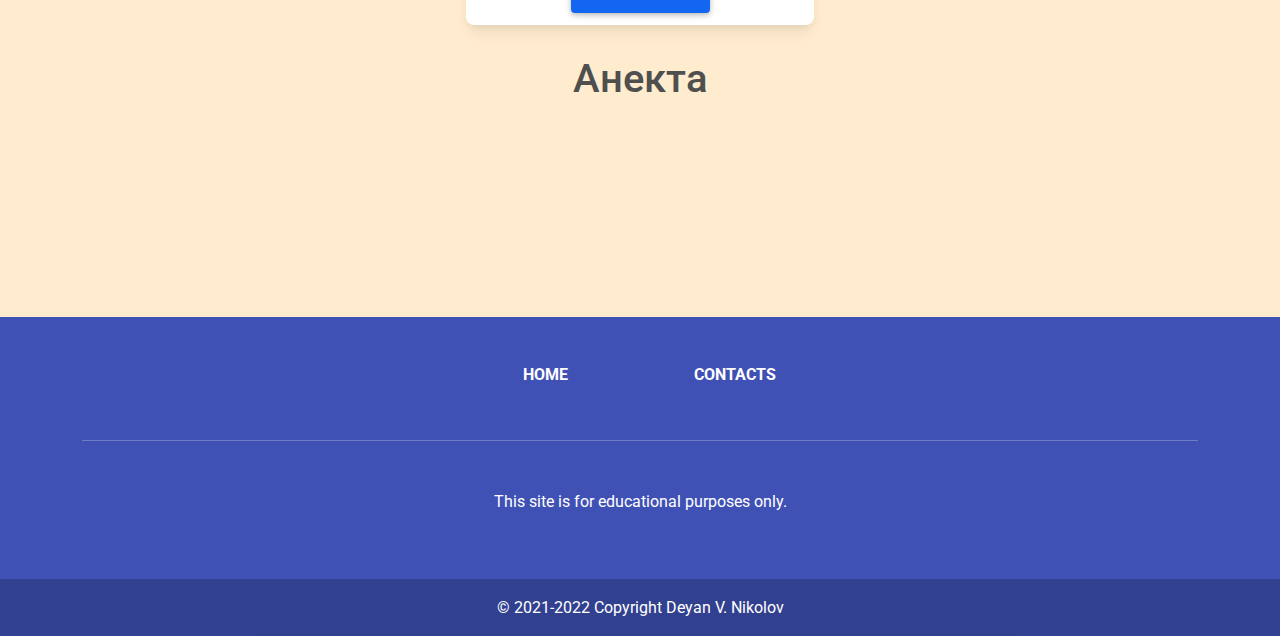
==== commit d32004d7: "Update index.html" ====
--- a/index.html
+++ b/index.html
@@ -295,7 +295,7 @@
                 </div>
             </div>
 <h1>Анекта</h1>
-            <iframe src="https://docs.google.com/forms/d/e/1FAIpQLSe0ANhKX5Q2UZ8YHb9a7GSi22QQZJN_GvJCOI0jytgfWzX6KQ/viewform?embedded=true" width="640" height="927" frameborder="0" marginheight="0" marginwidth="0">Loading…</iframe>
+            <iframe class="embed-responsive-item" src="https://docs.google.com/forms/d/e/1FAIpQLSe0ANhKX5Q2UZ8YHb9a7GSi22QQZJN_GvJCOI0jytgfWzX6KQ/viewform?embedded=true" frameborder="0" marginheight="0" marginwidth="0">Loading…</iframe>
         </div>
     </div>
 
@@ -345,4 +345,4 @@
 
 
 
-</html>+</html>
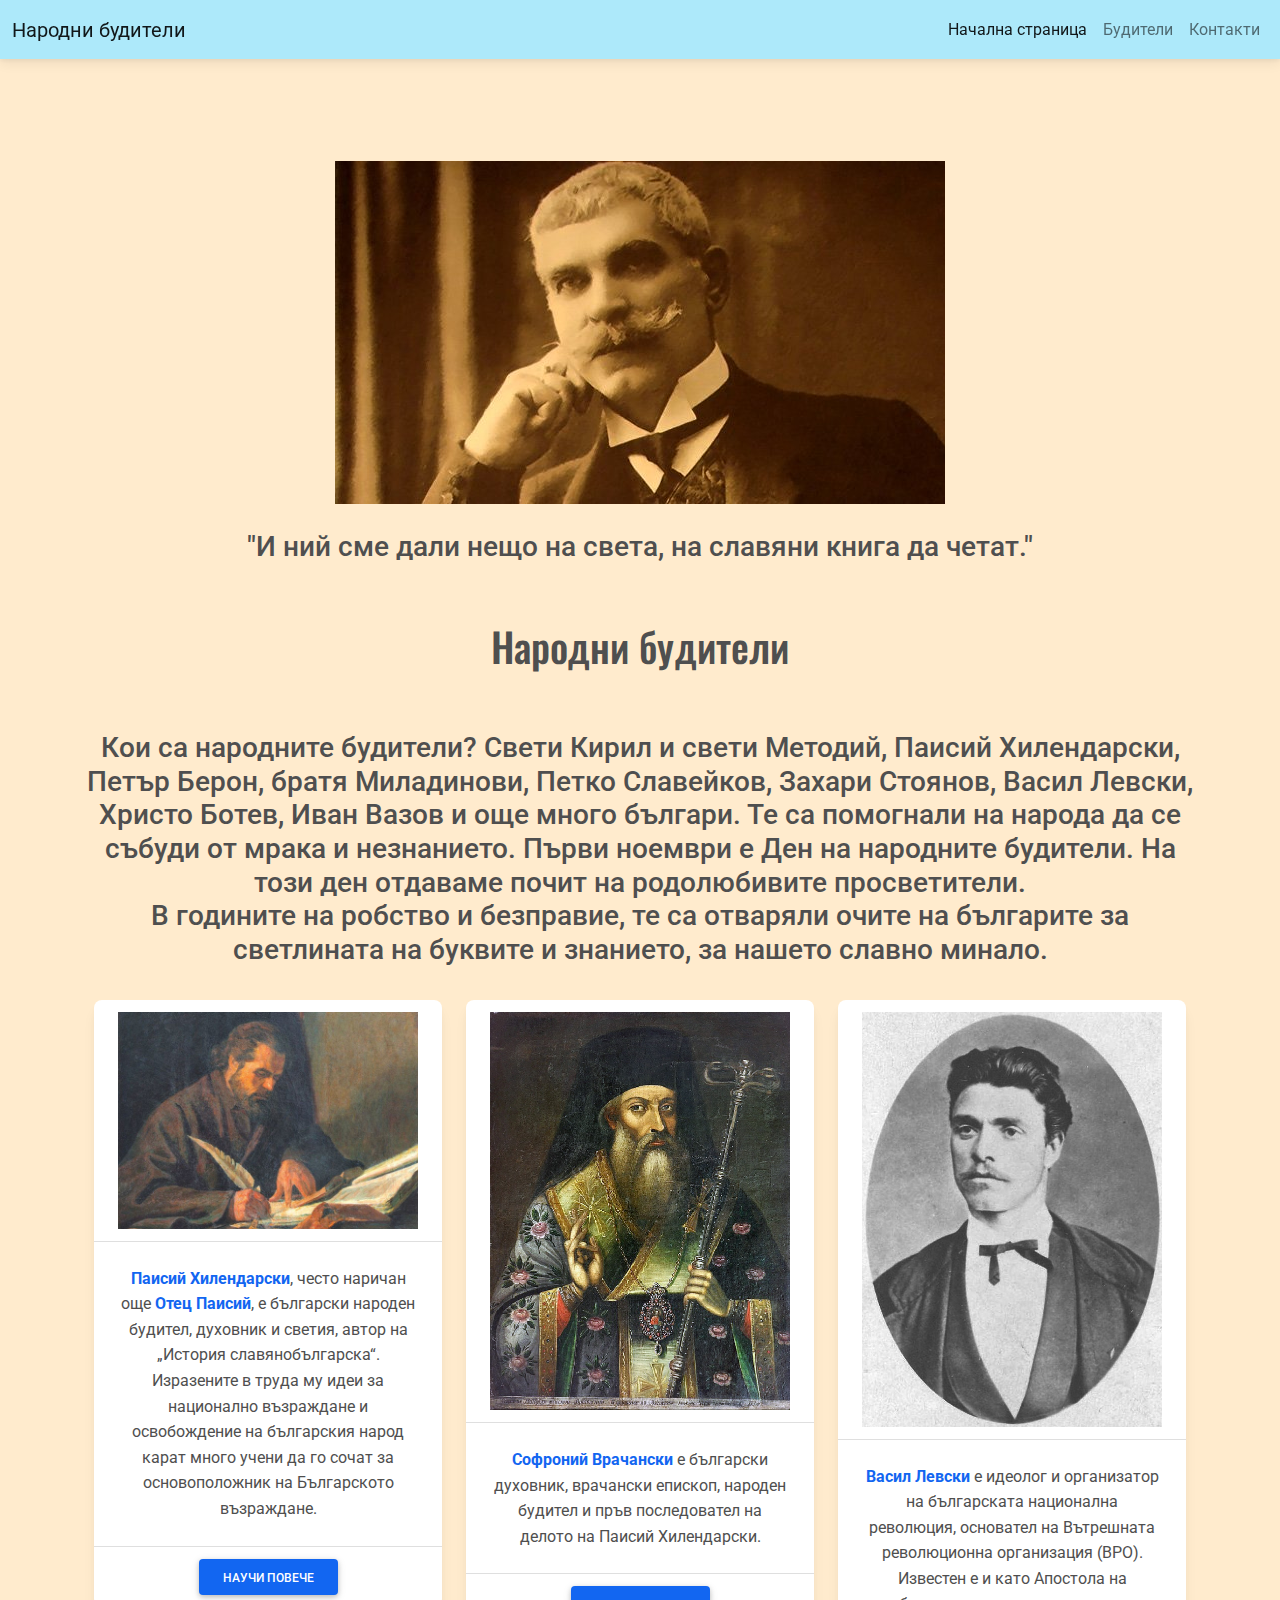
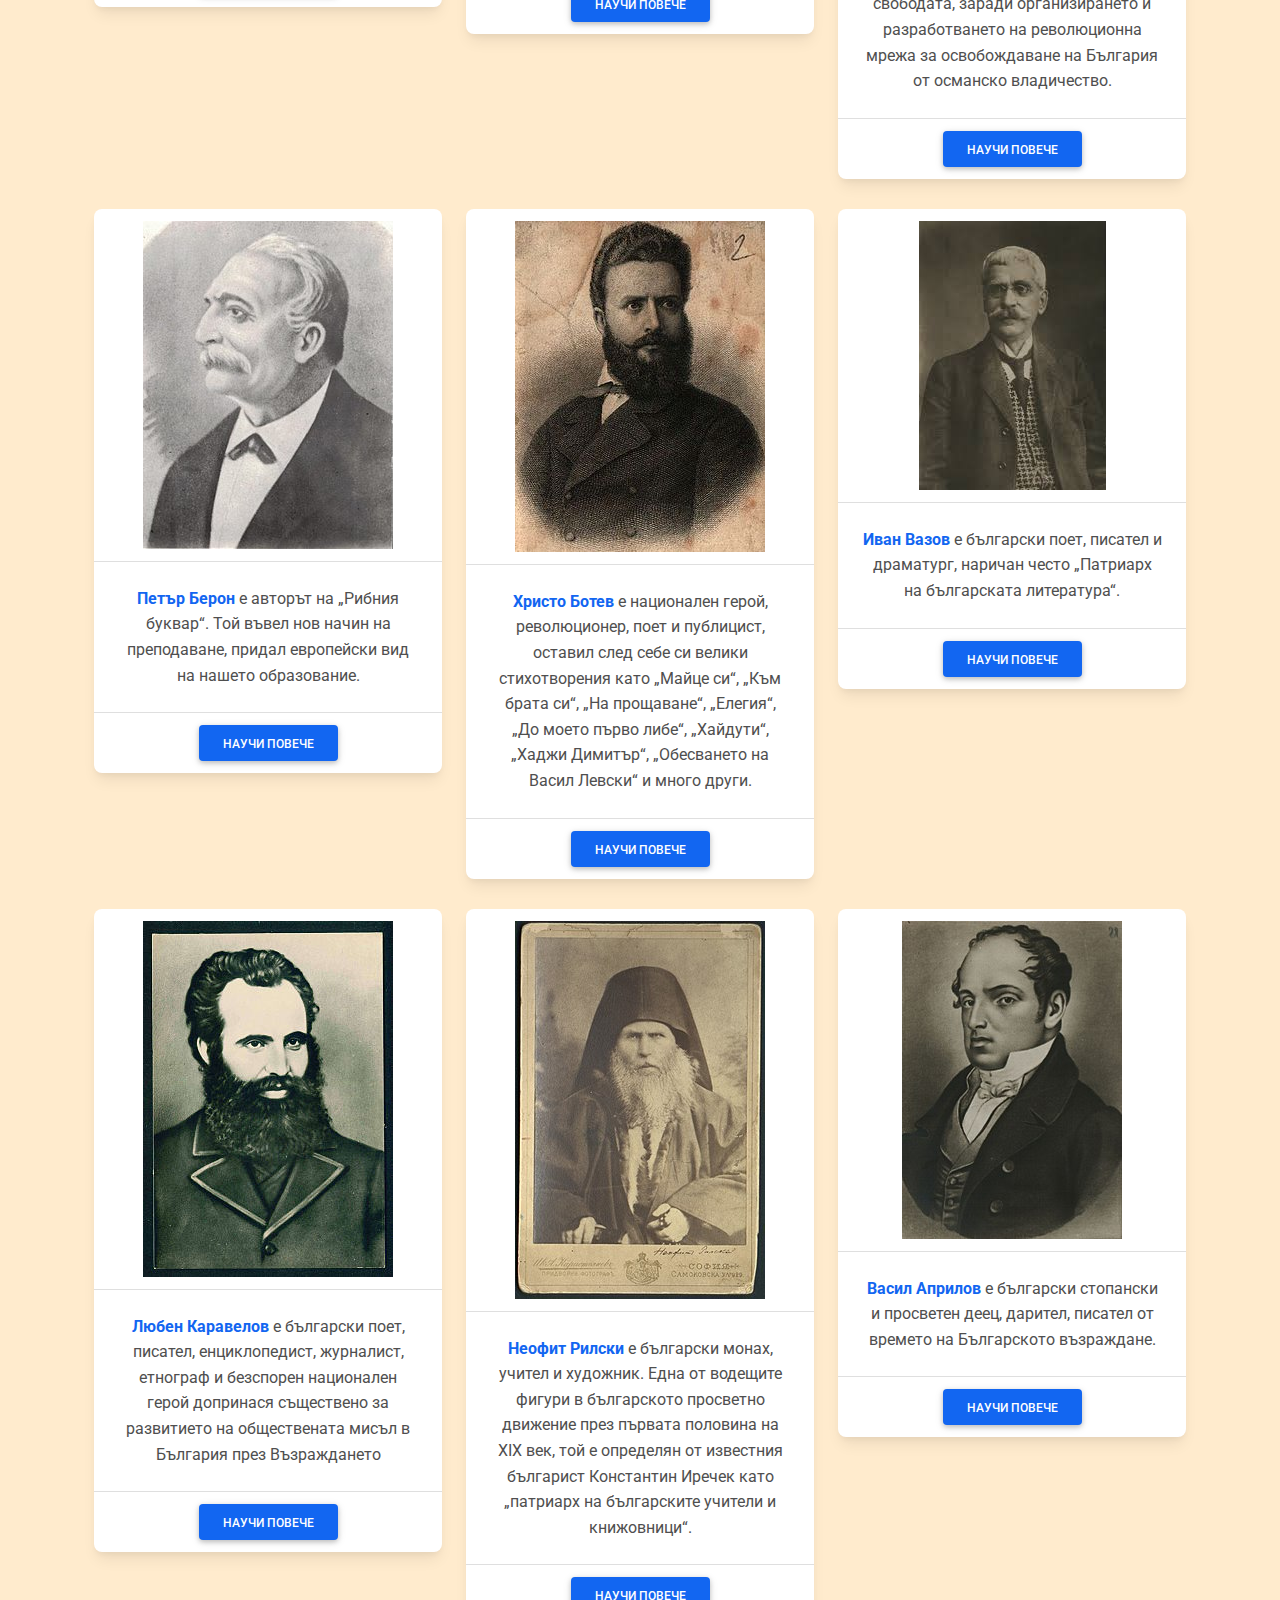
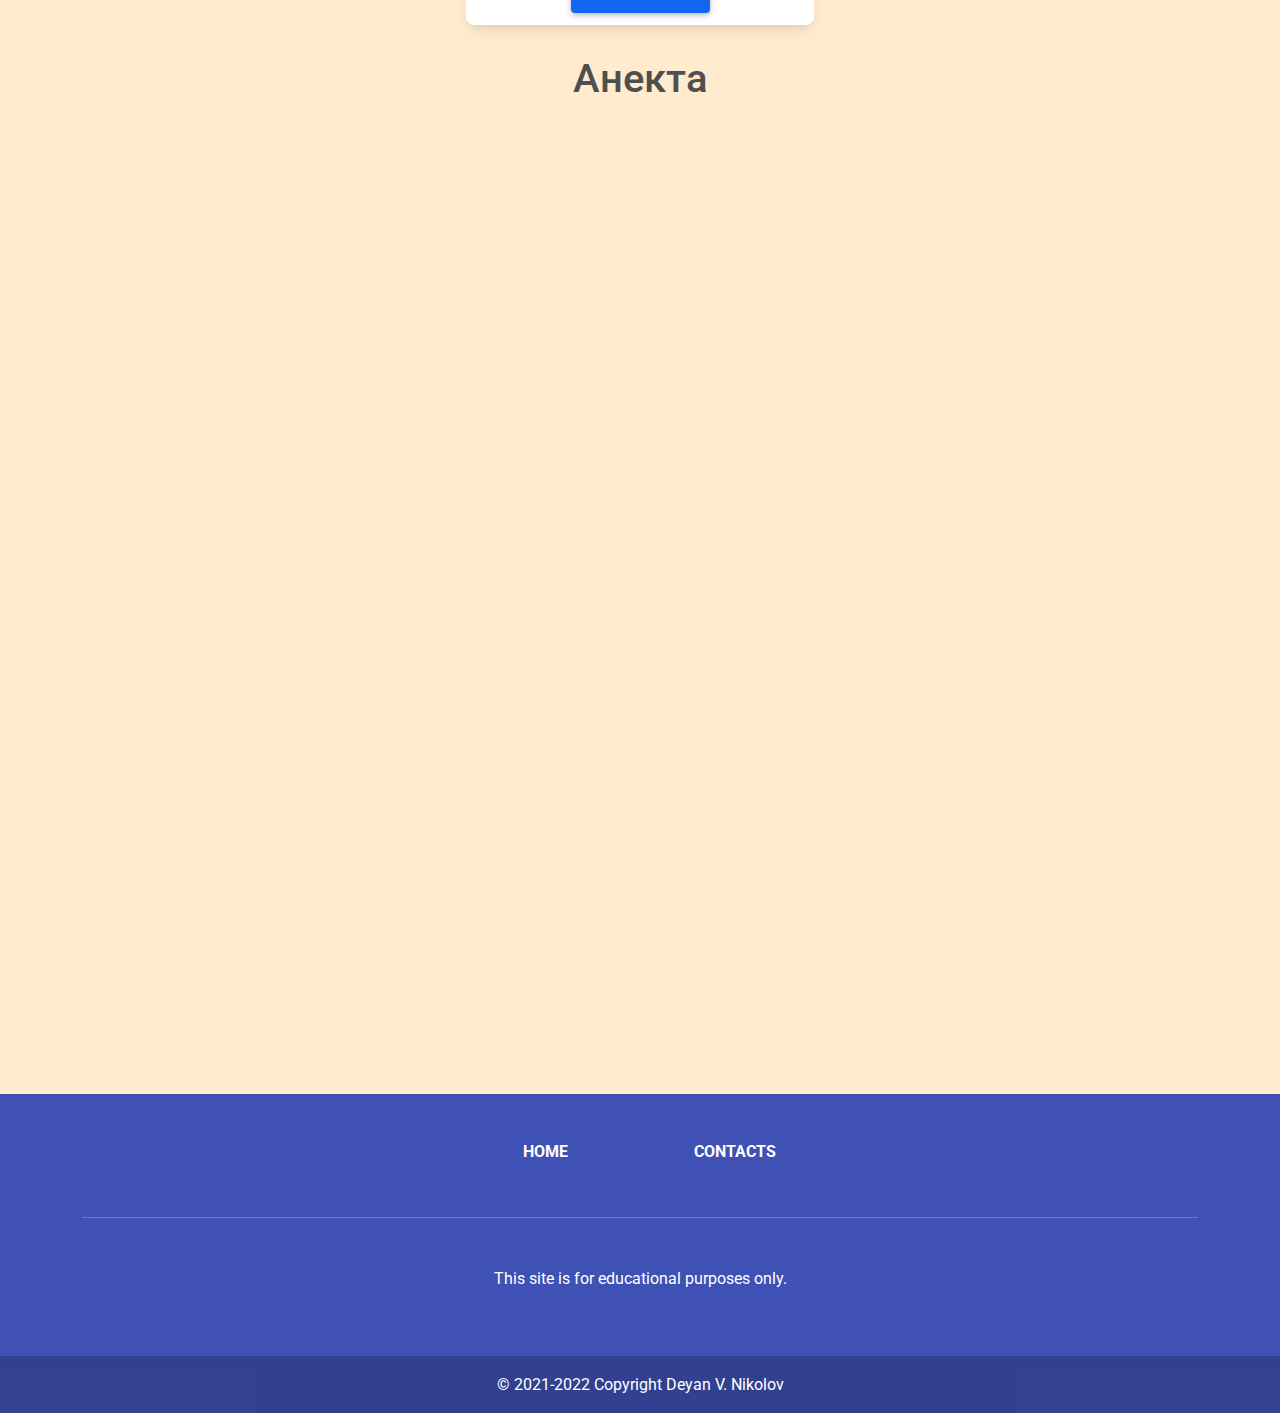
==== commit 90f7e640: "Update index.html" ====
--- a/index.html
+++ b/index.html
@@ -295,7 +295,7 @@
                 </div>
             </div>
 <h1>Анекта</h1>
-            <iframe class="embed-responsive-item" src="https://docs.google.com/forms/d/e/1FAIpQLSe0ANhKX5Q2UZ8YHb9a7GSi22QQZJN_GvJCOI0jytgfWzX6KQ/viewform?embedded=true" frameborder="0" marginheight="0" marginwidth="0">Loading…</iframe>
+            <iframe class="embed-responsive-item" src="https://docs.google.com/forms/d/e/1FAIpQLSe0ANhKX5Q2UZ8YHb9a7GSi22QQZJN_GvJCOI0jytgfWzX6KQ/viewform?embedded=true" width="640" height="927" frameborder="0" marginheight="0" marginwidth="0">Loading…</iframe>
         </div>
     </div>
 
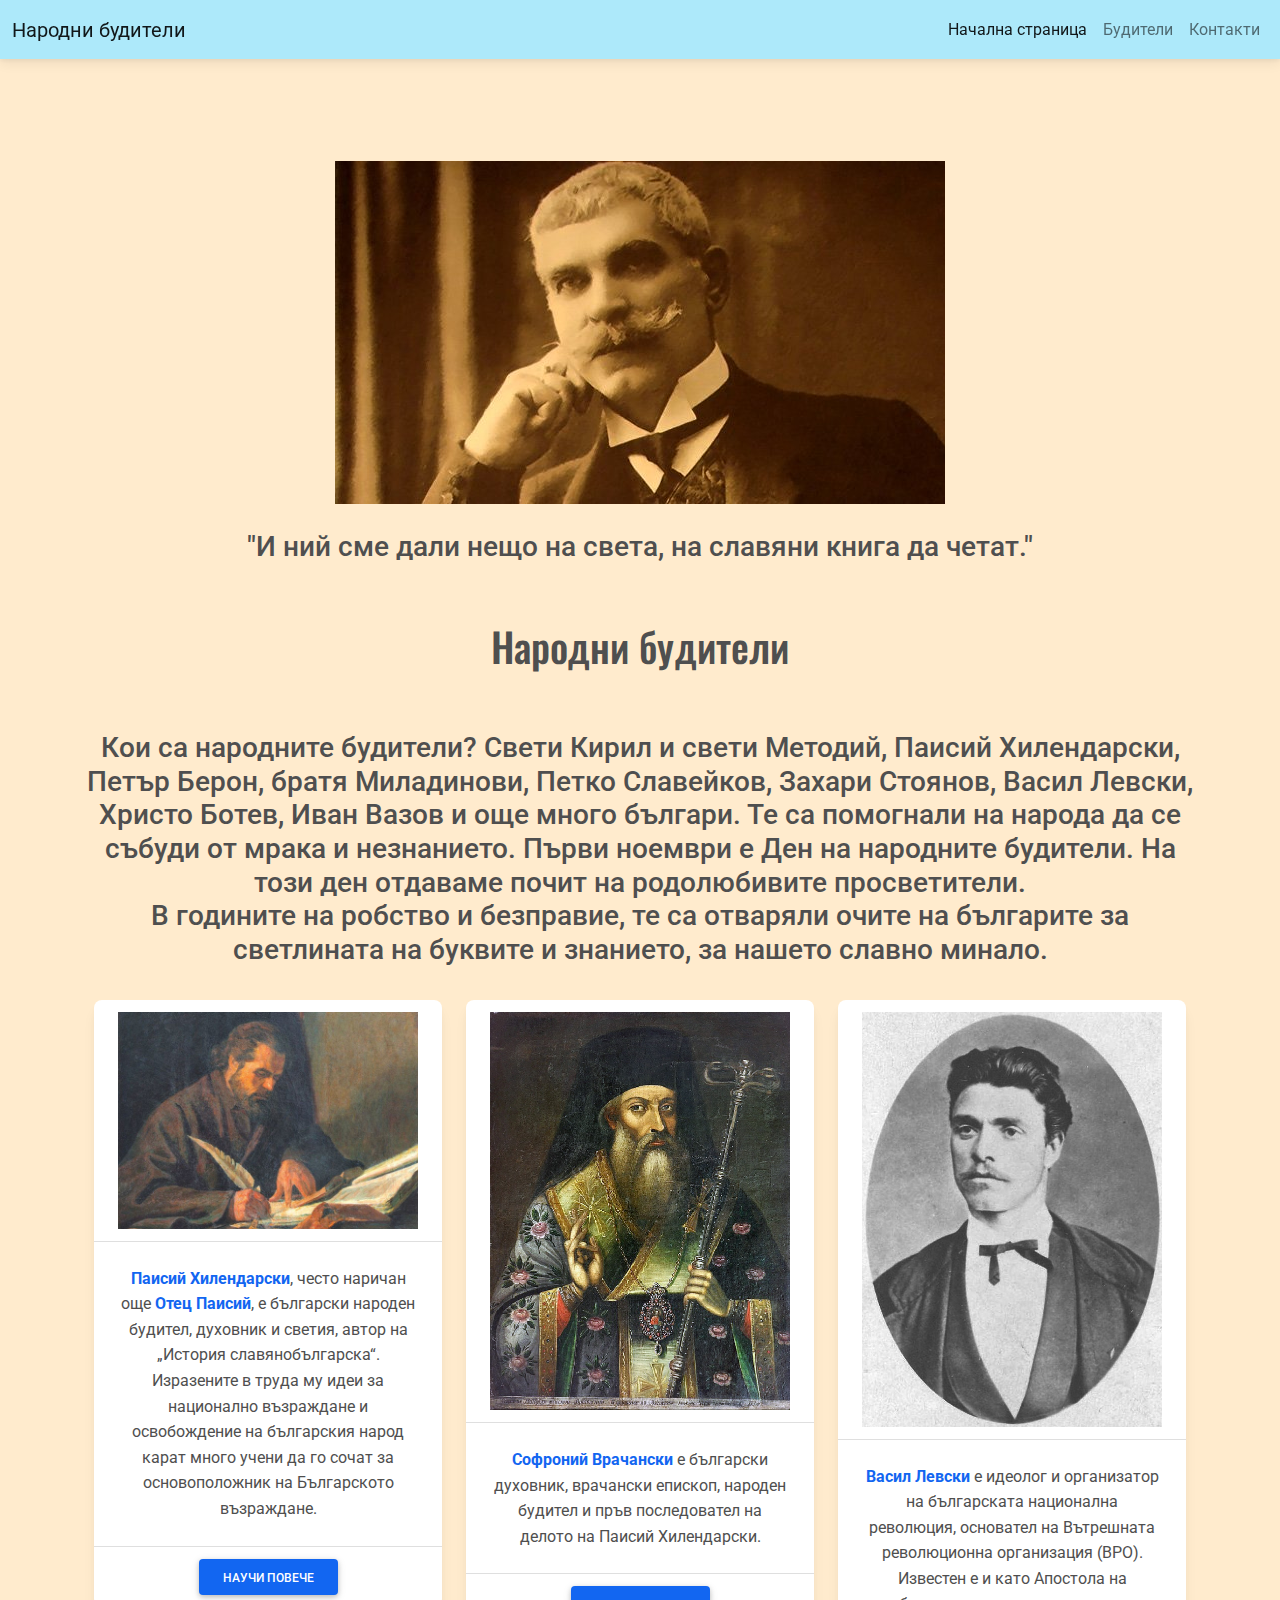
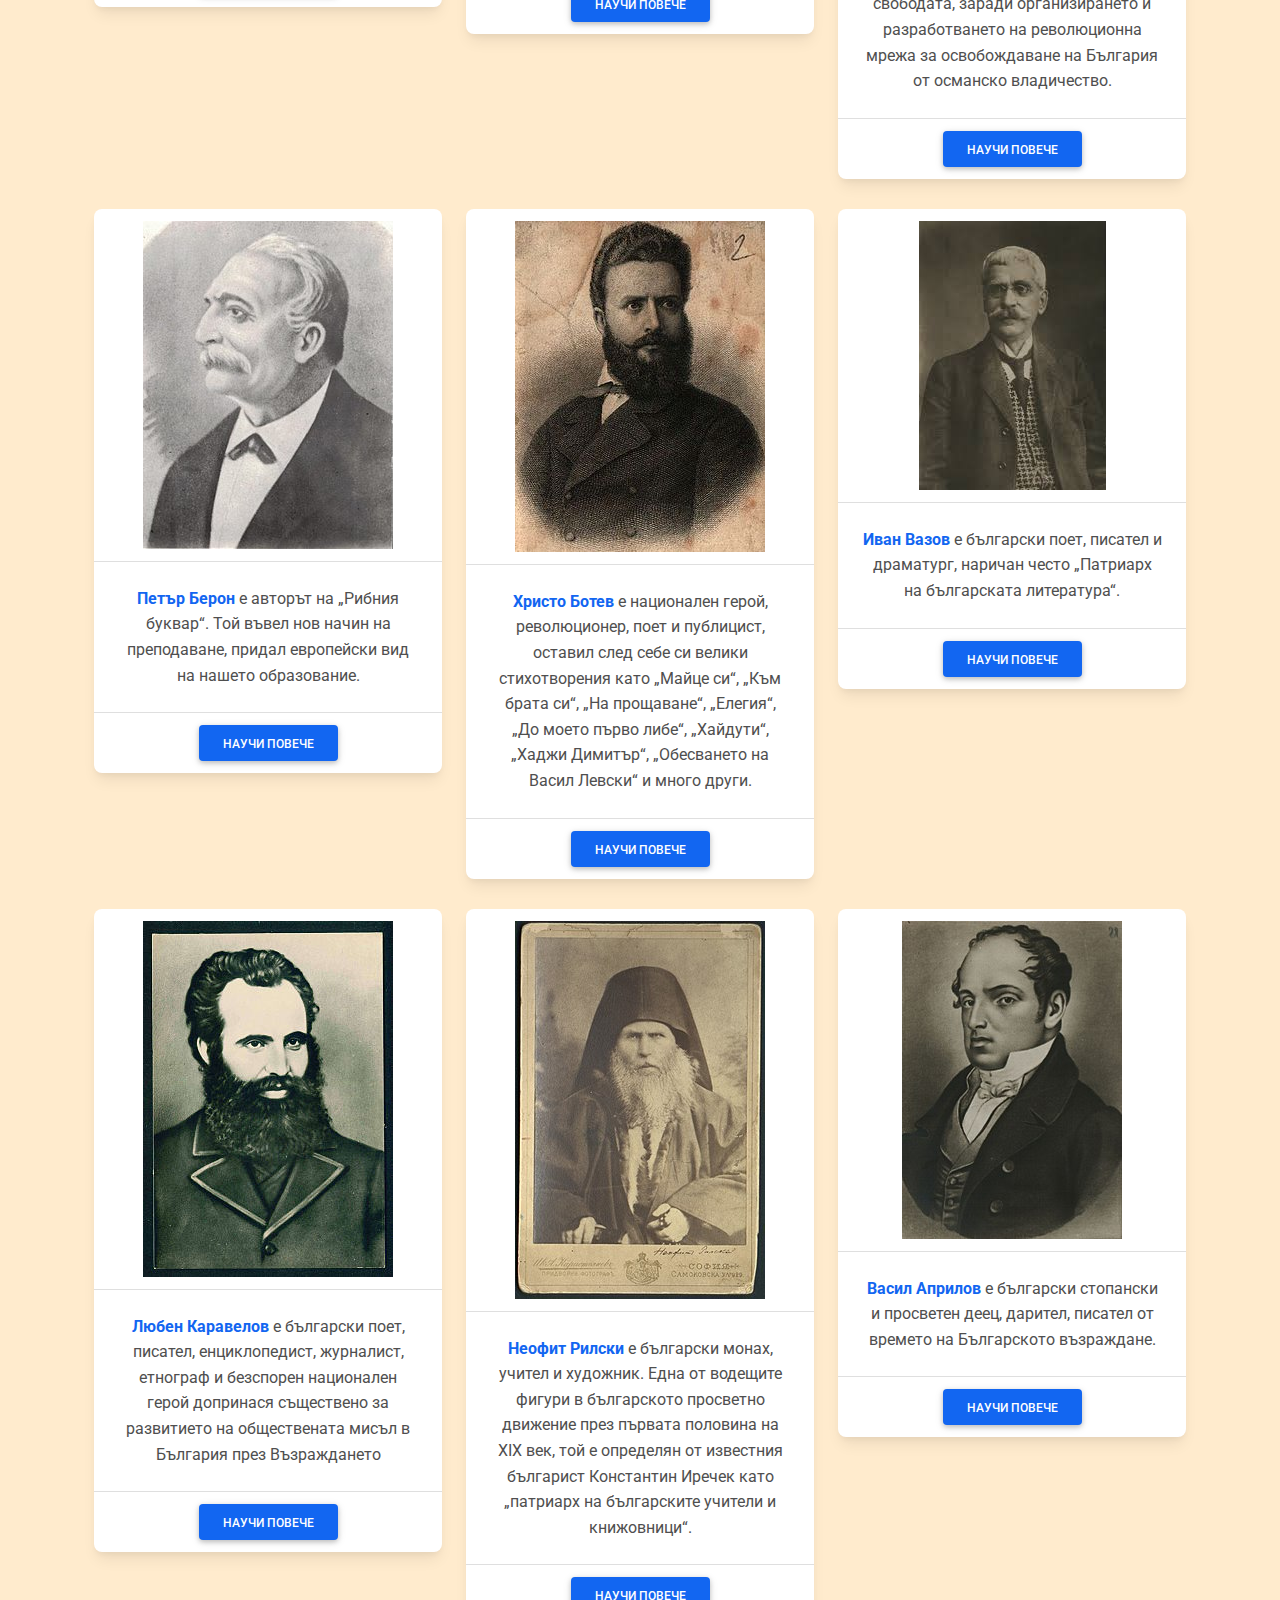
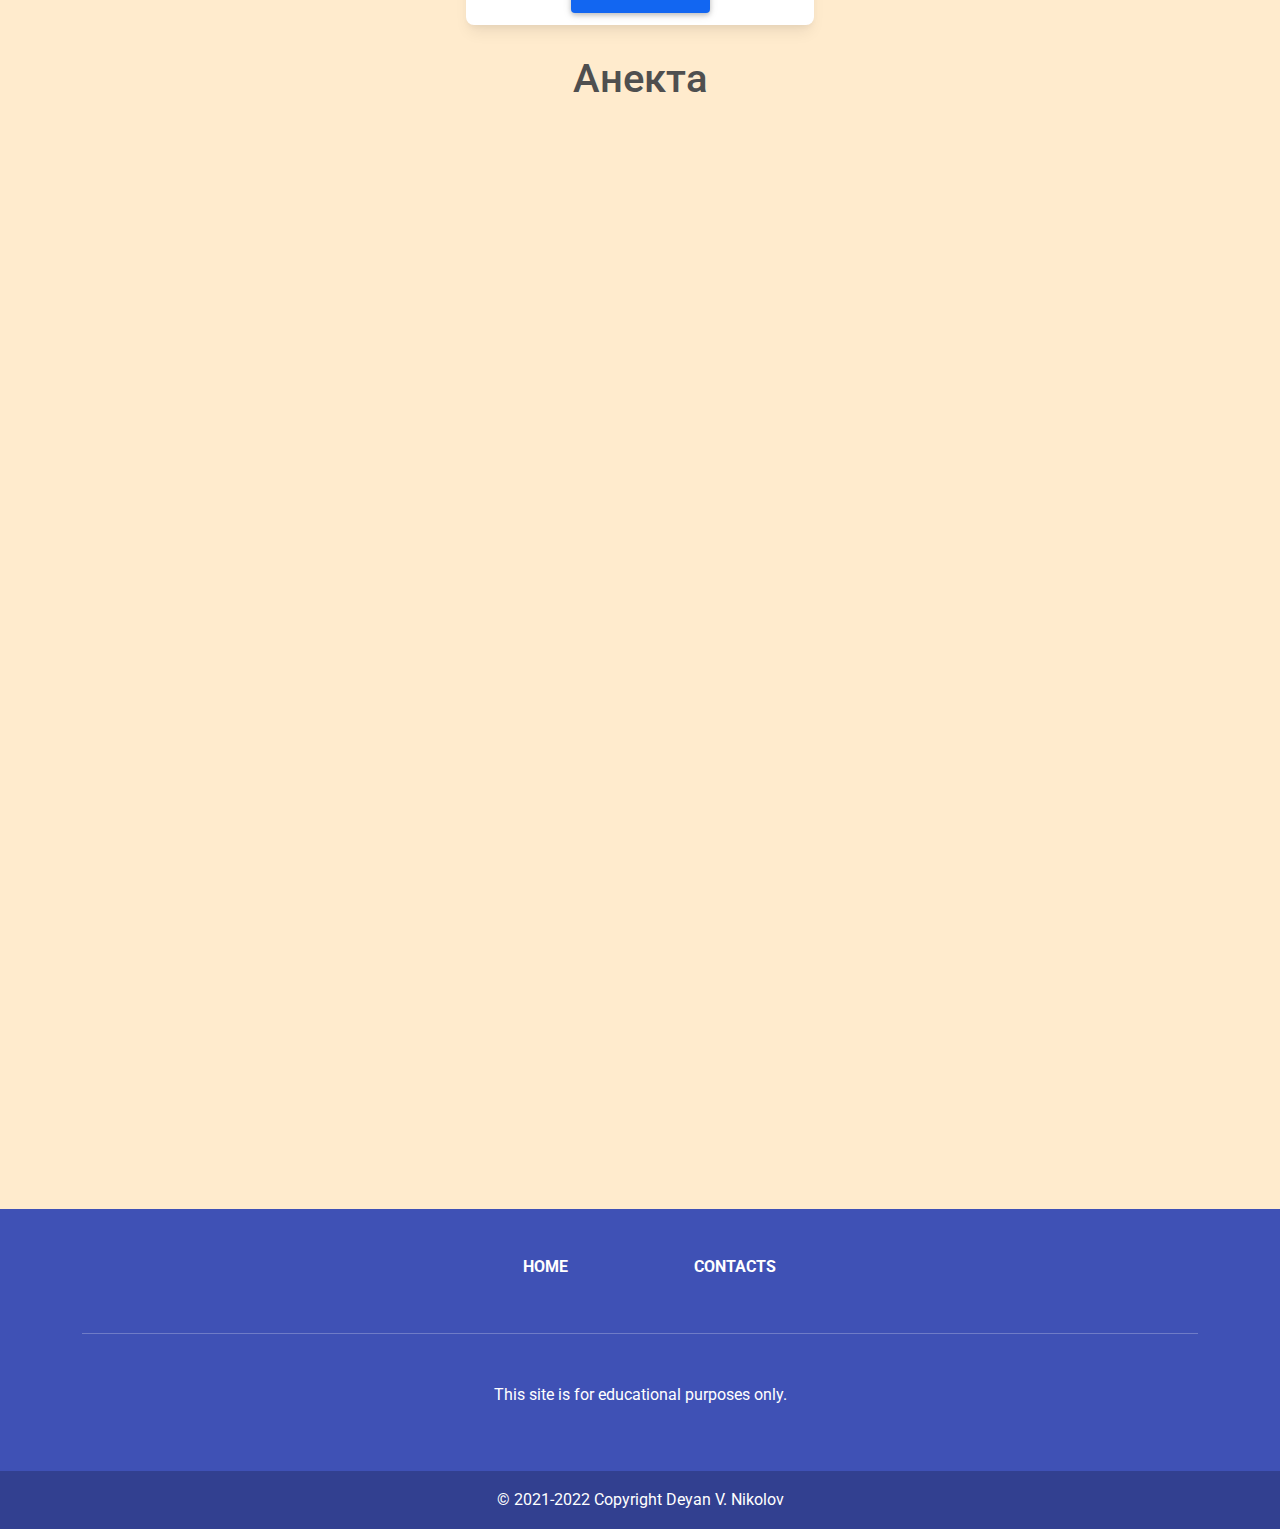
==== commit 3a220296: "ImportantFIX" ====
--- a/index.html
+++ b/index.html
@@ -17,6 +17,7 @@
 
     <link rel="icon" href="img/favicon.png">
     <script async src="https://www.googletagmanager.com/gtag/js?id=G-ZB5WX3QTCD"></script>
+
 </head>
 
 <body>
@@ -294,9 +295,12 @@
                     </div>
                 </div>
             </div>
-<h1>Анекта</h1>
-            <iframe class="embed-responsive-item" src="https://docs.google.com/forms/d/e/1FAIpQLSe0ANhKX5Q2UZ8YHb9a7GSi22QQZJN_GvJCOI0jytgfWzX6KQ/viewform?embedded=true" width="640" height="927" frameborder="0" marginheight="0" marginwidth="0">Loading…</iframe>
+            <h1>Анекта</h1>
+            <div class="embed-responsive importantVid" > <iframe class="importantVid"
+                src="https://docs.google.com/forms/d/e/1FAIpQLSe0ANhKX5Q2UZ8YHb9a7GSi22QQZJN_GvJCOI0jytgfWzX6KQ/viewform?embedded=true"
+                height="927" width="600" frameborder="0" marginheight="0" marginwidth="0">Loading…</iframe>
         </div>
+    </div>
     </div>
 
 
@@ -345,4 +349,4 @@
 
 
 
-</html>
+</html>--- a/css/custom.css
+++ b/css/custom.css
@@ -13,6 +13,11 @@
 }
 .darken-grey-text {
     color: #2E2E2E;
+}
+
+.importantVid{
+  height: 1050px !important; 
+  position: relative !important; 
 }
 
 .inactiveLink {
